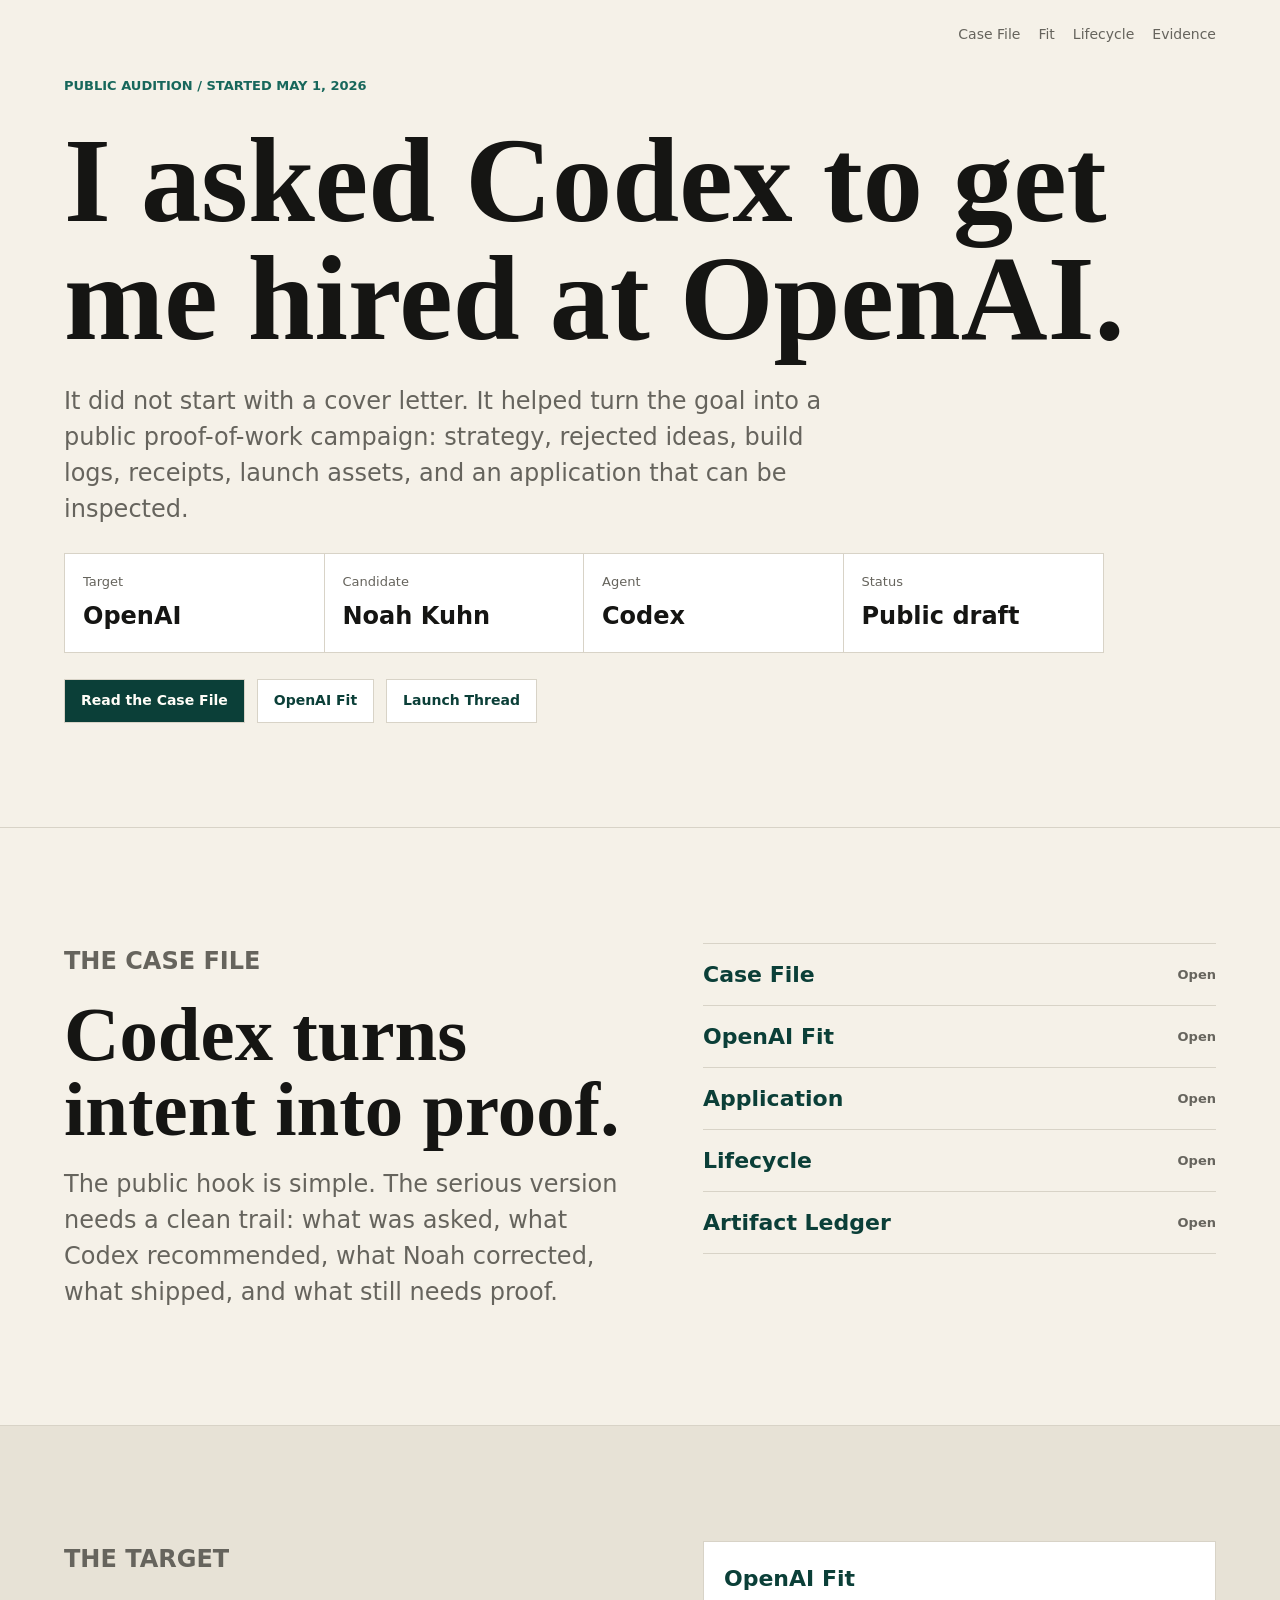
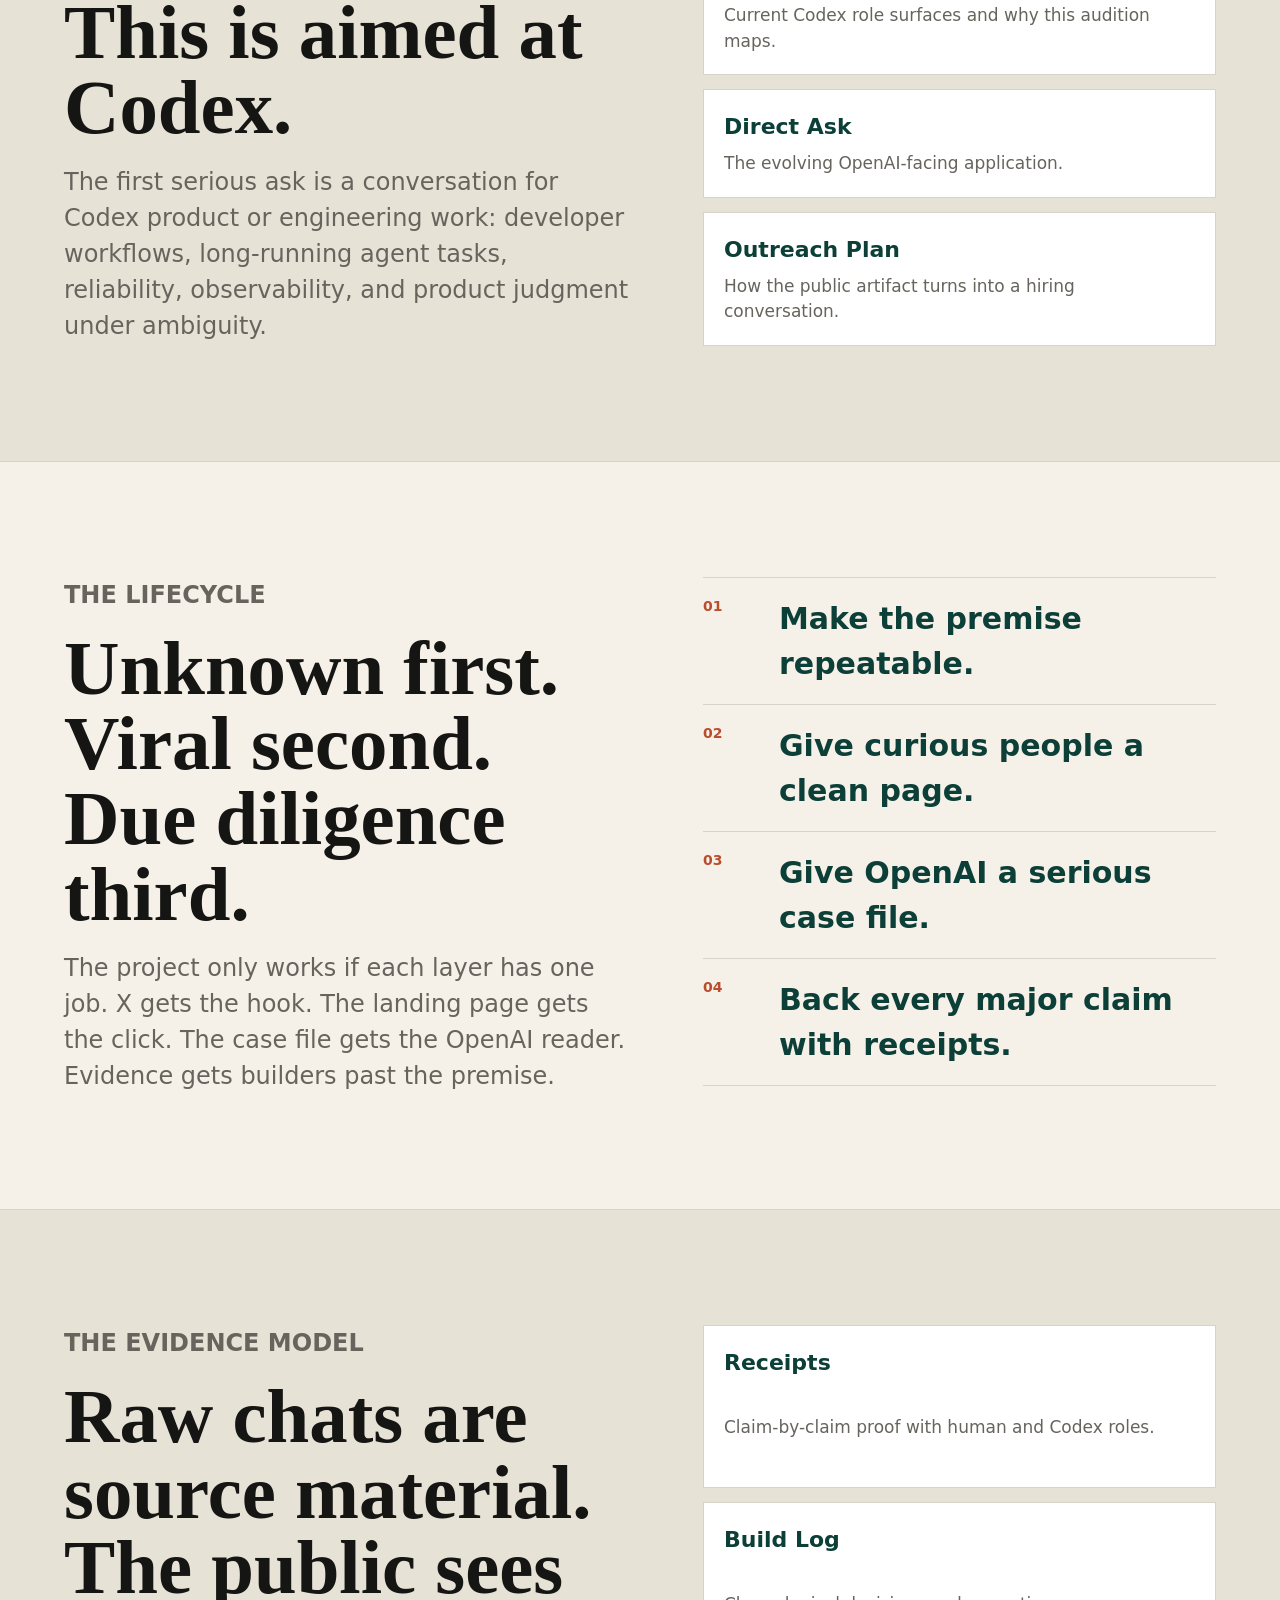
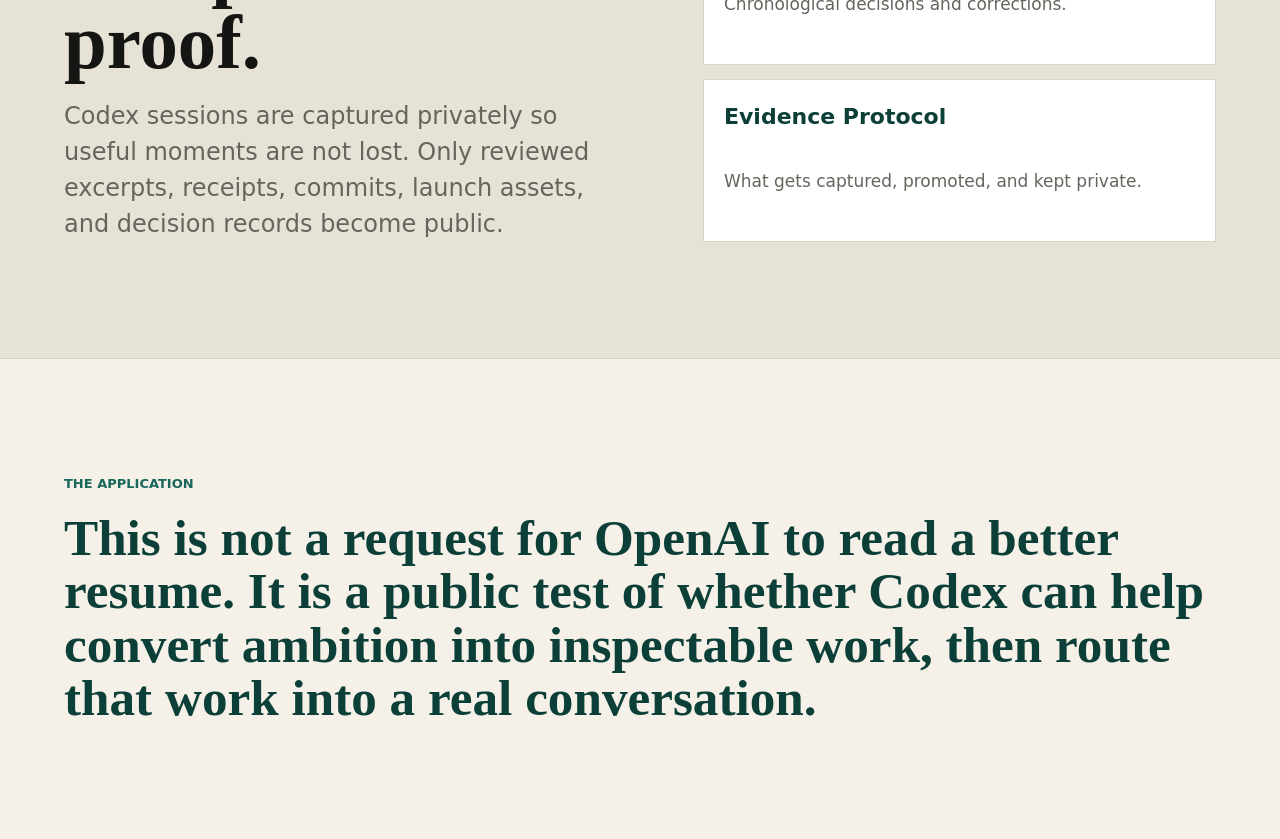
==== index.html @ ef6c343b "Recenter audition around OpenAI outreach" ====
<!doctype html>
<html lang="en">
  <head>
    <meta charset="utf-8">
    <meta name="viewport" content="width=device-width, initial-scale=1">
    <title>I Asked Codex To Get Me Hired At OpenAI</title>
    <meta
      name="description"
      content="A public proof-of-work audition built with Codex."
    >
    <link rel="stylesheet" href="site/styles.css">
  </head>
  <body>
    <header class="hero">
      <nav class="nav" aria-label="Primary">
        <a href="#case-file">Case File</a>
        <a href="#fit">Fit</a>
        <a href="#lifecycle">Lifecycle</a>
        <a href="#evidence">Evidence</a>
      </nav>

      <p class="kicker">Public audition / started May 1, 2026</p>
      <h1>I asked Codex to get me hired at OpenAI.</h1>
      <p class="lede">
        It did not start with a cover letter. It helped turn the goal into a
        public proof-of-work campaign: strategy, rejected ideas, build logs,
        receipts, launch assets, and an application that can be inspected.
      </p>

      <div class="status-panel" aria-label="Audition status">
        <div>
          <span>Target</span>
          <strong>OpenAI</strong>
        </div>
        <div>
          <span>Candidate</span>
          <strong>Noah Kuhn</strong>
        </div>
        <div>
          <span>Agent</span>
          <strong>Codex</strong>
        </div>
        <div>
          <span>Status</span>
          <strong>Public draft</strong>
        </div>
      </div>

      <div class="hero-actions" aria-label="Primary artifacts">
        <a class="primary-action" href="CASE_FILE.md">Read the Case File</a>
        <a href="OPENAI_FIT.md">OpenAI Fit</a>
        <a href="launch/x-thread-draft.md">Launch Thread</a>
      </div>
    </header>

    <main>
      <section id="case-file" class="band">
        <div class="section-copy">
          <p class="kicker">The case file</p>
          <h2>Codex turns intent into proof.</h2>
          <p>
            The public hook is simple. The serious version needs a clean trail:
            what was asked, what Codex recommended, what Noah corrected, what
            shipped, and what still needs proof.
          </p>
        </div>
        <div class="artifact-list">
          <a href="CASE_FILE.md">Case File</a>
          <a href="OPENAI_FIT.md">OpenAI Fit</a>
          <a href="APPLICATION.md">Application</a>
          <a href="PROJECT_LIFECYCLE.md">Lifecycle</a>
          <a href="ARTIFACT_LEDGER.md">Artifact Ledger</a>
        </div>
      </section>

      <section id="fit" class="band muted">
        <div class="section-copy">
          <p class="kicker">The target</p>
          <h2>This is aimed at Codex.</h2>
          <p>
            The first serious ask is a conversation for Codex product or
            engineering work: developer workflows, long-running agent tasks,
            reliability, observability, and product judgment under ambiguity.
          </p>
        </div>
        <div class="proof-stack" aria-label="OpenAI fit">
          <a href="OPENAI_FIT.md">
            <span>OpenAI Fit</span>
            Current Codex role surfaces and why this audition maps.
          </a>
          <a href="APPLICATION.md">
            <span>Direct Ask</span>
            The evolving OpenAI-facing application.
          </a>
          <a href="launch/openai-outreach.md">
            <span>Outreach Plan</span>
            How the public artifact turns into a hiring conversation.
          </a>
        </div>
      </section>

      <section id="lifecycle" class="band">
        <div class="section-copy">
          <p class="kicker">The lifecycle</p>
          <h2>Unknown first. Viral second. Due diligence third.</h2>
          <p>
            The project only works if each layer has one job. X gets the hook.
            The landing page gets the click. The case file gets the OpenAI
            reader. Evidence gets builders past the premise.
          </p>
        </div>
        <ol class="steps">
          <li><span>01</span> Make the premise repeatable.</li>
          <li><span>02</span> Give curious people a clean page.</li>
          <li><span>03</span> Give OpenAI a serious case file.</li>
          <li><span>04</span> Back every major claim with receipts.</li>
        </ol>
      </section>

      <section id="evidence" class="band muted">
        <div class="section-copy">
          <p class="kicker">The evidence model</p>
          <h2>Raw chats are source material. The public sees proof.</h2>
          <p>
            Codex sessions are captured privately so useful moments are not
            lost. Only reviewed excerpts, receipts, commits, launch assets, and
            decision records become public.
          </p>
        </div>
        <div class="proof-stack" aria-label="Evidence stack">
          <a href="RECEIPTS.md">
            <span>Receipts</span>
            Claim-by-claim proof with human and Codex roles.
          </a>
          <a href="BUILD_LOG.md">
            <span>Build Log</span>
            Chronological decisions and corrections.
          </a>
          <a href="EVIDENCE_PROTOCOL.md">
            <span>Evidence Protocol</span>
            What gets captured, promoted, and kept private.
          </a>
        </div>
      </section>

      <section class="closing">
        <p class="kicker">The application</p>
        <blockquote>
          This is not a request for OpenAI to read a better resume. It is a
          public test of whether Codex can help convert ambition into inspectable
          work, then route that work into a real conversation.
        </blockquote>
      </section>
    </main>
  </body>
</html>
---- site/styles.css ----
:root {
  color-scheme: light;
  --ink: #151513;
  --muted: #66645d;
  --line: #d8d3c7;
  --paper: #f5f1e8;
  --wash: #e7e2d6;
  --accent: #17675b;
  --accent-strong: #0b3f38;
  --signal: #b94d2e;
  --panel: #ffffff;
}

* {
  box-sizing: border-box;
}

html {
  scroll-behavior: smooth;
}

body {
  margin: 0;
  background: var(--paper);
  color: var(--ink);
  font-family:
    ui-serif, Georgia, Cambria, "Times New Roman", Times, serif;
  line-height: 1.5;
}

a {
  color: inherit;
}

p,
a,
li,
span,
strong {
  font-family:
    ui-sans-serif, system-ui, -apple-system, BlinkMacSystemFont, "Segoe UI",
    sans-serif;
}

.hero {
  min-height: 92svh;
  display: grid;
  align-content: center;
  gap: 26px;
  padding: 28px clamp(20px, 5vw, 76px) 56px;
  border-bottom: 1px solid var(--line);
}

.nav {
  position: absolute;
  top: 24px;
  right: clamp(20px, 5vw, 76px);
  display: flex;
  flex-wrap: wrap;
  justify-content: flex-end;
  gap: 18px;
  color: var(--muted);
  font-size: 14px;
}

.nav a {
  text-decoration: none;
}

.nav a:hover {
  color: var(--ink);
}

.kicker {
  margin: 0;
  color: var(--accent);
  font-size: 13px;
  font-weight: 750;
  letter-spacing: 0;
  text-transform: uppercase;
}

h1,
h2 {
  max-width: 1060px;
  margin: 0;
  letter-spacing: 0;
  line-height: 0.98;
}

h1 {
  max-width: 1180px;
  font-size: clamp(54px, 9.4vw, 132px);
}

h2 {
  font-size: clamp(36px, 6vw, 78px);
}

.lede,
.section-copy p {
  max-width: 760px;
  margin: 0;
  color: var(--muted);
  font-size: clamp(18px, 2vw, 24px);
}

.status-panel {
  width: min(100%, 1040px);
  display: grid;
  grid-template-columns: repeat(4, minmax(0, 1fr));
  border: 1px solid var(--line);
  background: var(--panel);
}

.status-panel div {
  display: grid;
  gap: 6px;
  min-height: 92px;
  padding: 18px;
  border-right: 1px solid var(--line);
}

.status-panel div:last-child {
  border-right: 0;
}

.status-panel span {
  color: var(--muted);
  font-size: 13px;
}

.status-panel strong {
  align-self: end;
  font-size: clamp(18px, 2vw, 24px);
}

.hero-actions {
  display: flex;
  flex-wrap: wrap;
  gap: 12px;
}

.hero-actions a {
  display: inline-flex;
  min-height: 44px;
  align-items: center;
  border: 1px solid var(--line);
  background: var(--panel);
  padding: 0 16px;
  color: var(--accent-strong);
  font-size: 14px;
  font-weight: 760;
  text-decoration: none;
}

.hero-actions .primary-action {
  background: var(--accent-strong);
  color: #fffdf7;
}

.band {
  display: grid;
  grid-template-columns: minmax(0, 1.05fr) minmax(280px, 0.95fr);
  gap: clamp(28px, 6vw, 72px);
  padding: clamp(56px, 9vw, 120px) clamp(20px, 5vw, 76px);
  border-bottom: 1px solid var(--line);
}

.band.muted {
  background: var(--wash);
}

.section-copy {
  display: grid;
  align-content: start;
  gap: 18px;
}

.artifact-list {
  display: grid;
  align-content: start;
  border-top: 1px solid var(--line);
}

.artifact-list a {
  display: flex;
  min-height: 62px;
  align-items: center;
  justify-content: space-between;
  border-bottom: 1px solid var(--line);
  color: var(--accent-strong);
  font-size: 22px;
  font-weight: 760;
  text-decoration: none;
}

.artifact-list a::after {
  content: "Open";
  color: var(--muted);
  font-size: 13px;
  font-weight: 650;
}

.steps {
  list-style: none;
  margin: 0;
  padding: 0;
  color: var(--accent-strong);
  font-size: clamp(19px, 2.4vw, 30px);
  font-weight: 720;
}

.steps li {
  display: grid;
  grid-template-columns: 58px 1fr;
  gap: 18px;
  padding: 18px 0;
  border-bottom: 1px solid var(--line);
}

.steps li:first-child {
  border-top: 1px solid var(--line);
}

.steps span {
  color: var(--signal);
  font-size: 14px;
  font-weight: 850;
}

.proof-stack {
  display: grid;
  gap: 14px;
}

.proof-stack a {
  display: grid;
  gap: 8px;
  border: 1px solid var(--line);
  background: var(--panel);
  padding: 20px;
  color: var(--muted);
  font-size: 17px;
  text-decoration: none;
}

.proof-stack span {
  color: var(--accent-strong);
  font-size: 22px;
  font-weight: 780;
}

blockquote {
  margin: 0;
  color: var(--accent-strong);
  font-size: clamp(28px, 4vw, 54px);
  font-weight: 780;
  line-height: 1.04;
}

.closing {
  display: grid;
  gap: 18px;
  padding: clamp(56px, 9vw, 120px) clamp(20px, 5vw, 76px);
}

.closing blockquote {
  max-width: 1180px;
}

@media (max-width: 820px) {
  .hero {
    min-height: auto;
    padding-top: 88px;
  }

  .nav {
    left: 20px;
    right: 20px;
    gap: 10px 14px;
    justify-content: flex-start;
  }

  .status-panel,
  .band {
    grid-template-columns: 1fr;
  }

  .hero-actions a {
    width: 100%;
    justify-content: center;
  }

  .status-panel div {
    border-right: 0;
    border-bottom: 1px solid var(--line);
  }

  .status-panel div:last-child {
    border-bottom: 0;
  }

  .steps li {
    grid-template-columns: 1fr;
    gap: 6px;
  }
}
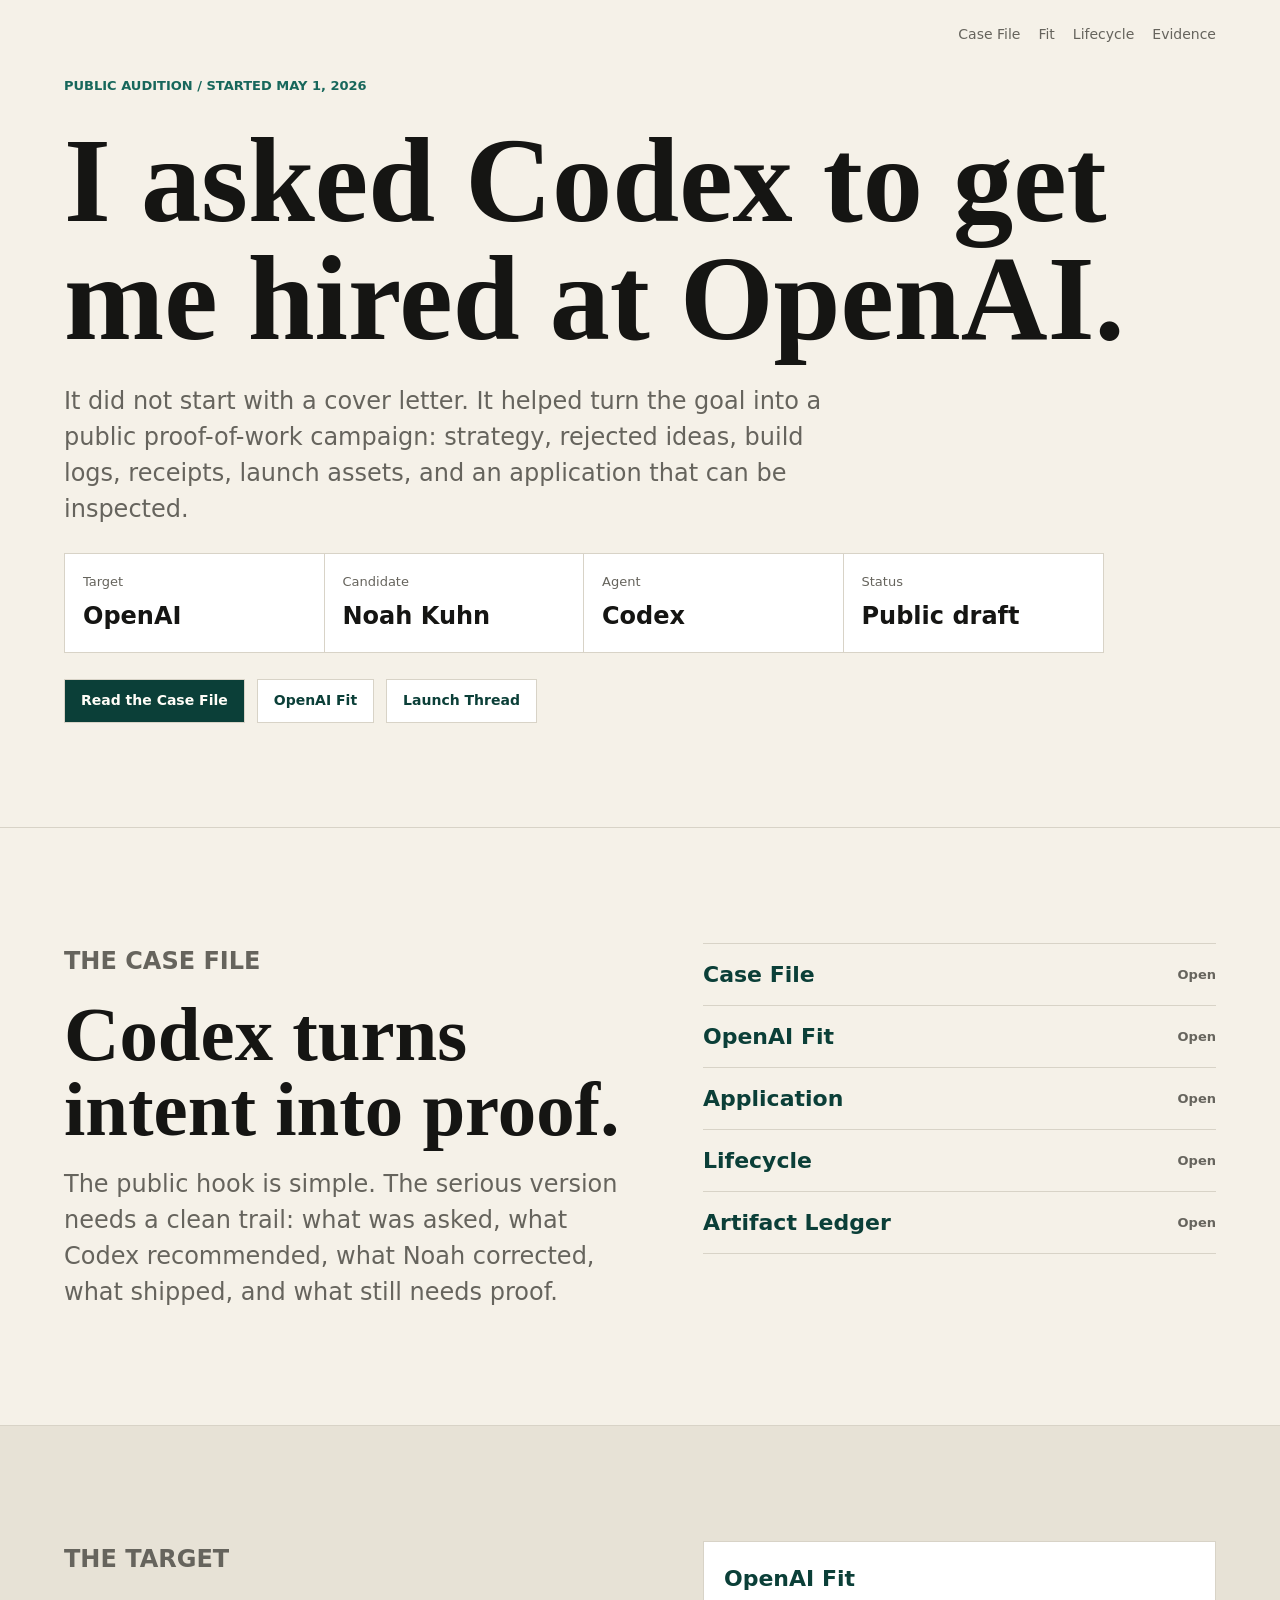
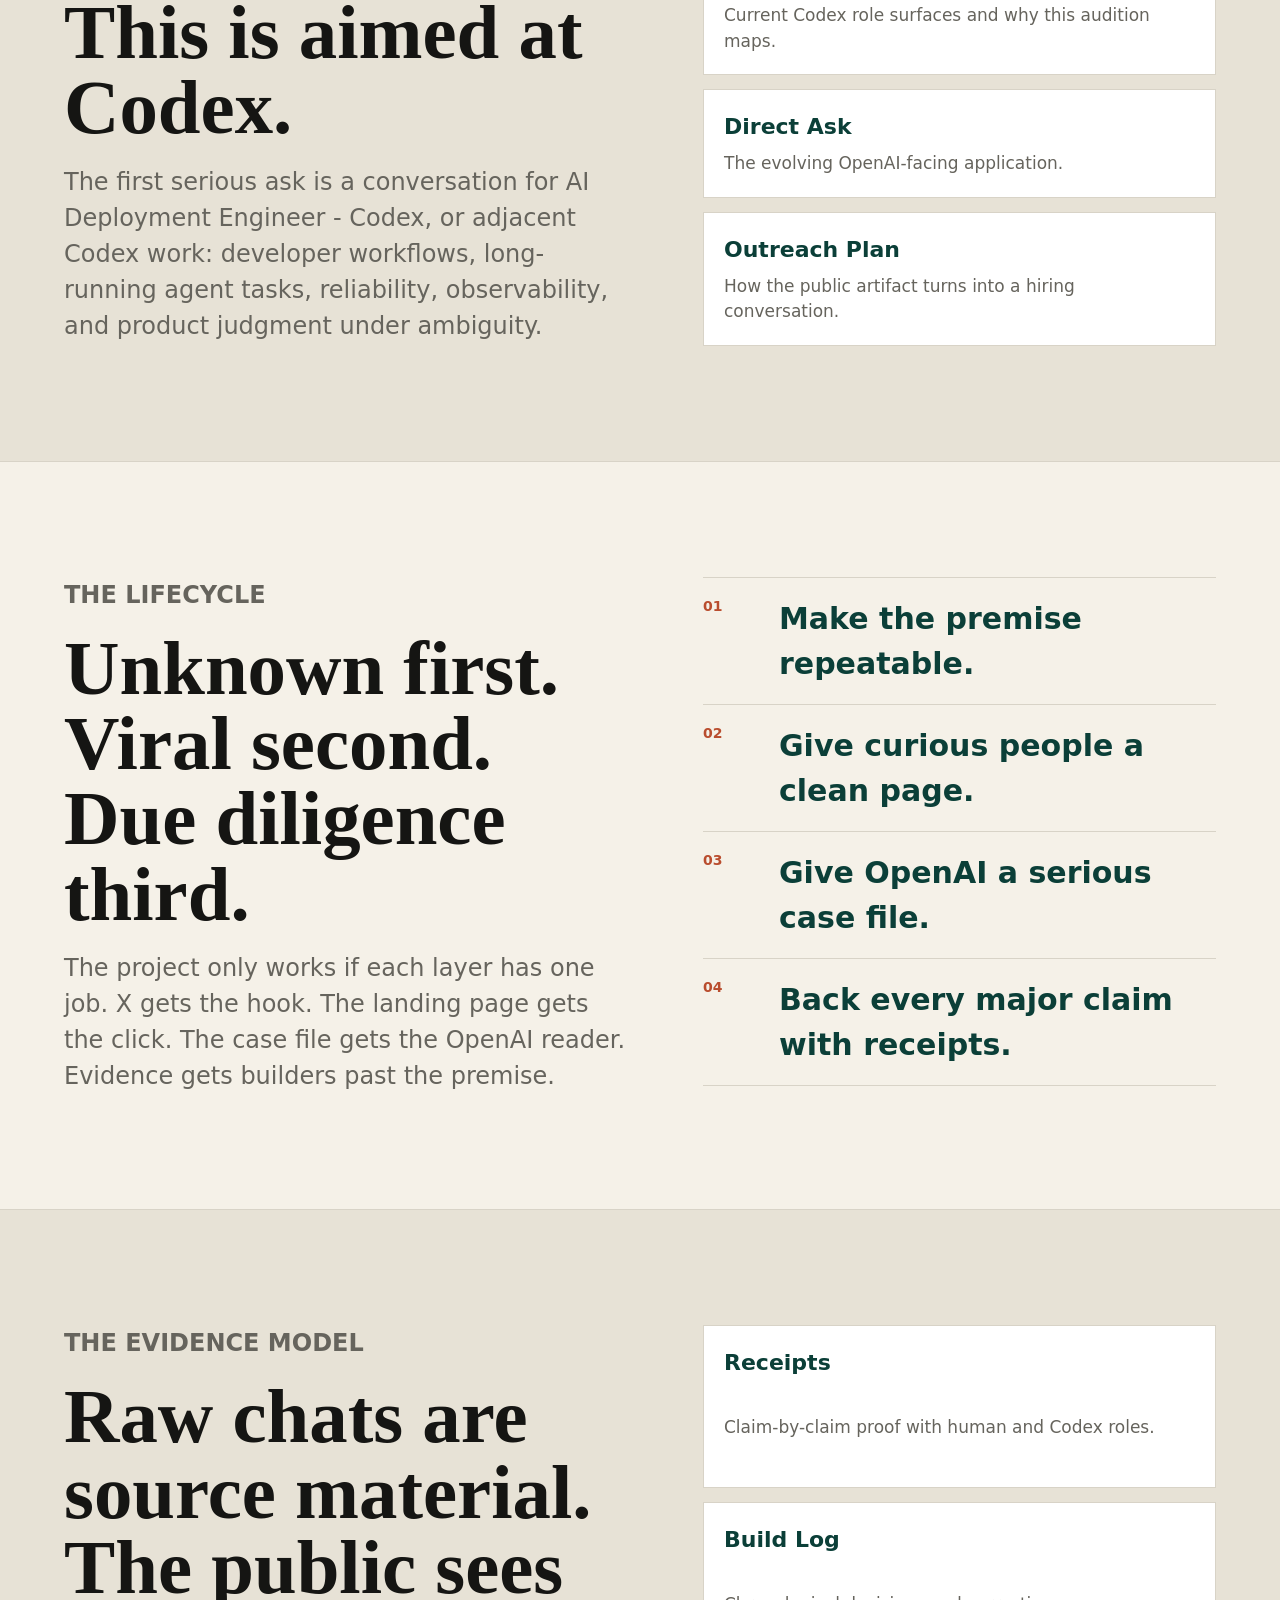
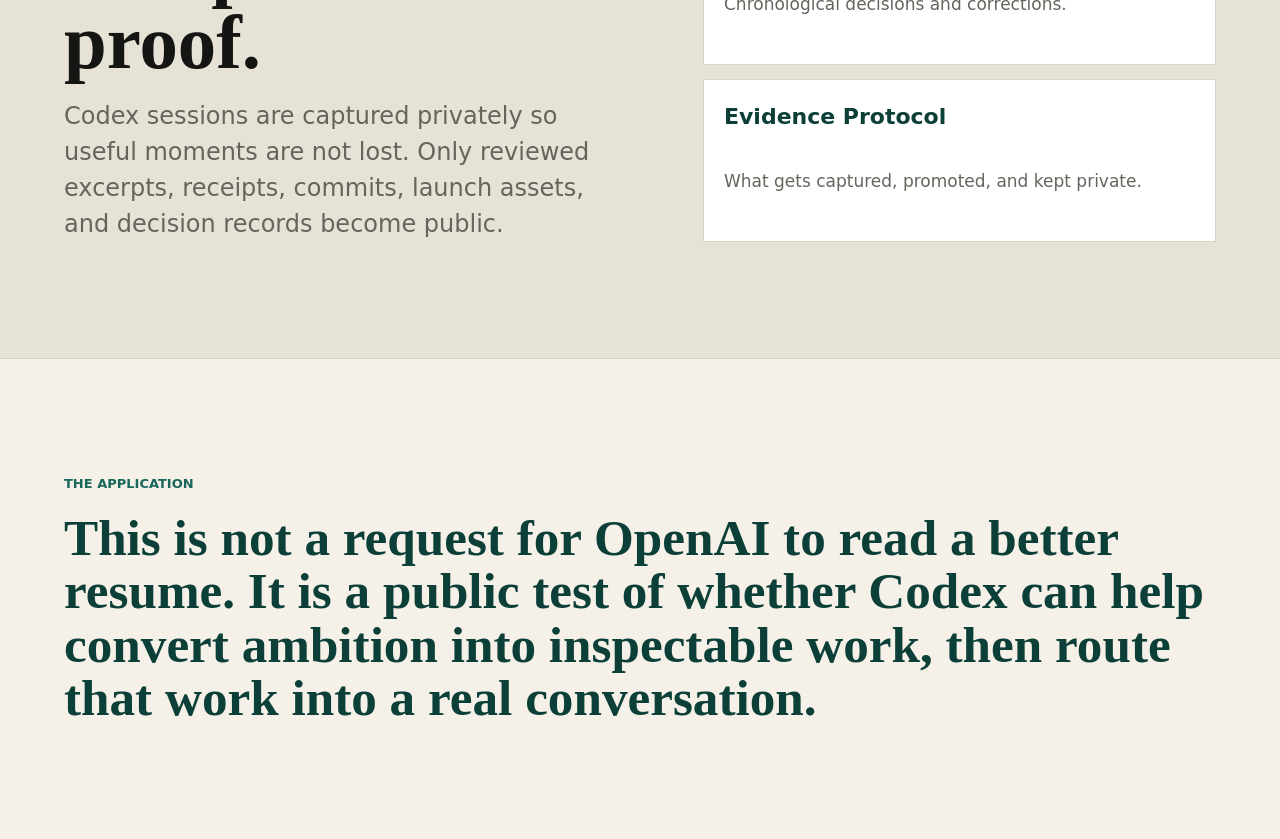
==== commit 7a7f3962: "Target Codex deployment role" ====
--- a/index.html
+++ b/index.html
@@ -78,9 +78,10 @@
           <p class="kicker">The target</p>
           <h2>This is aimed at Codex.</h2>
           <p>
-            The first serious ask is a conversation for Codex product or
-            engineering work: developer workflows, long-running agent tasks,
-            reliability, observability, and product judgment under ambiguity.
+            The first serious ask is a conversation for AI Deployment Engineer -
+            Codex, or adjacent Codex work: developer workflows, long-running
+            agent tasks, reliability, observability, and product judgment under
+            ambiguity.
           </p>
         </div>
         <div class="proof-stack" aria-label="OpenAI fit">
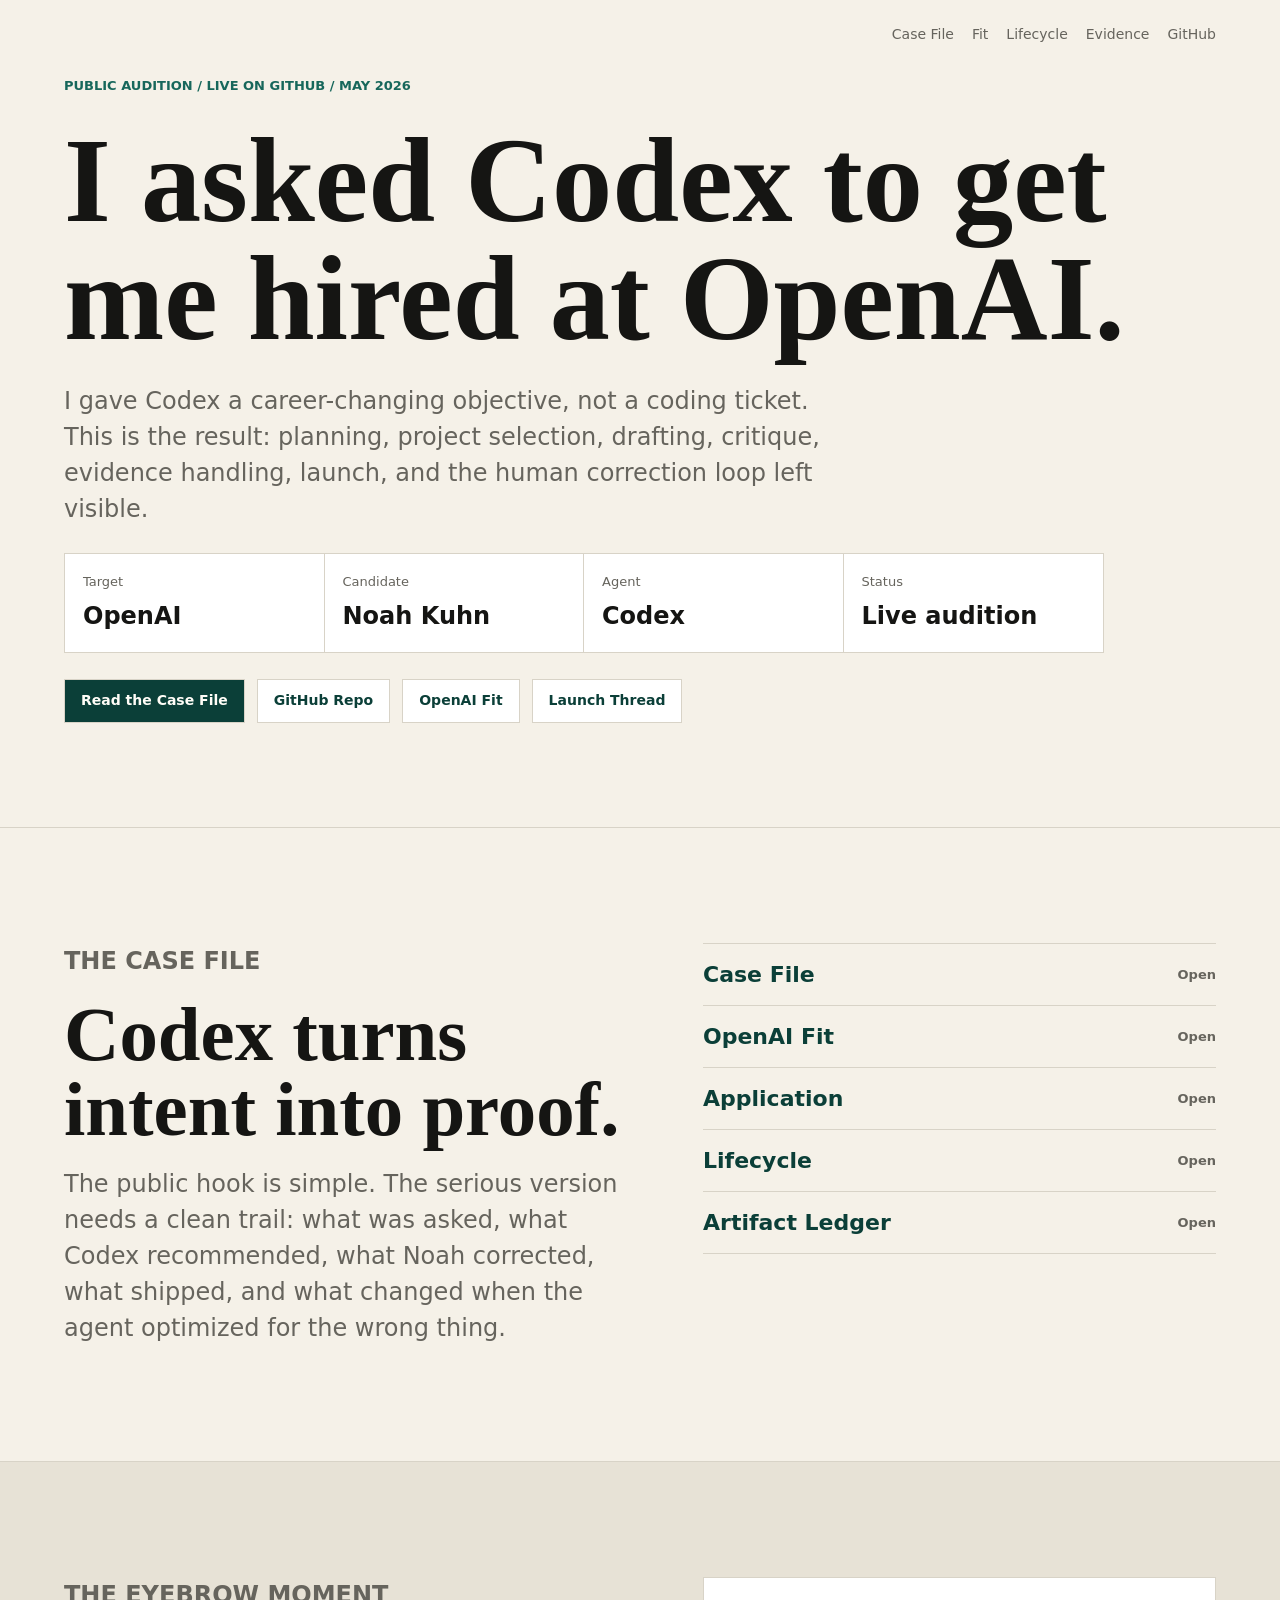
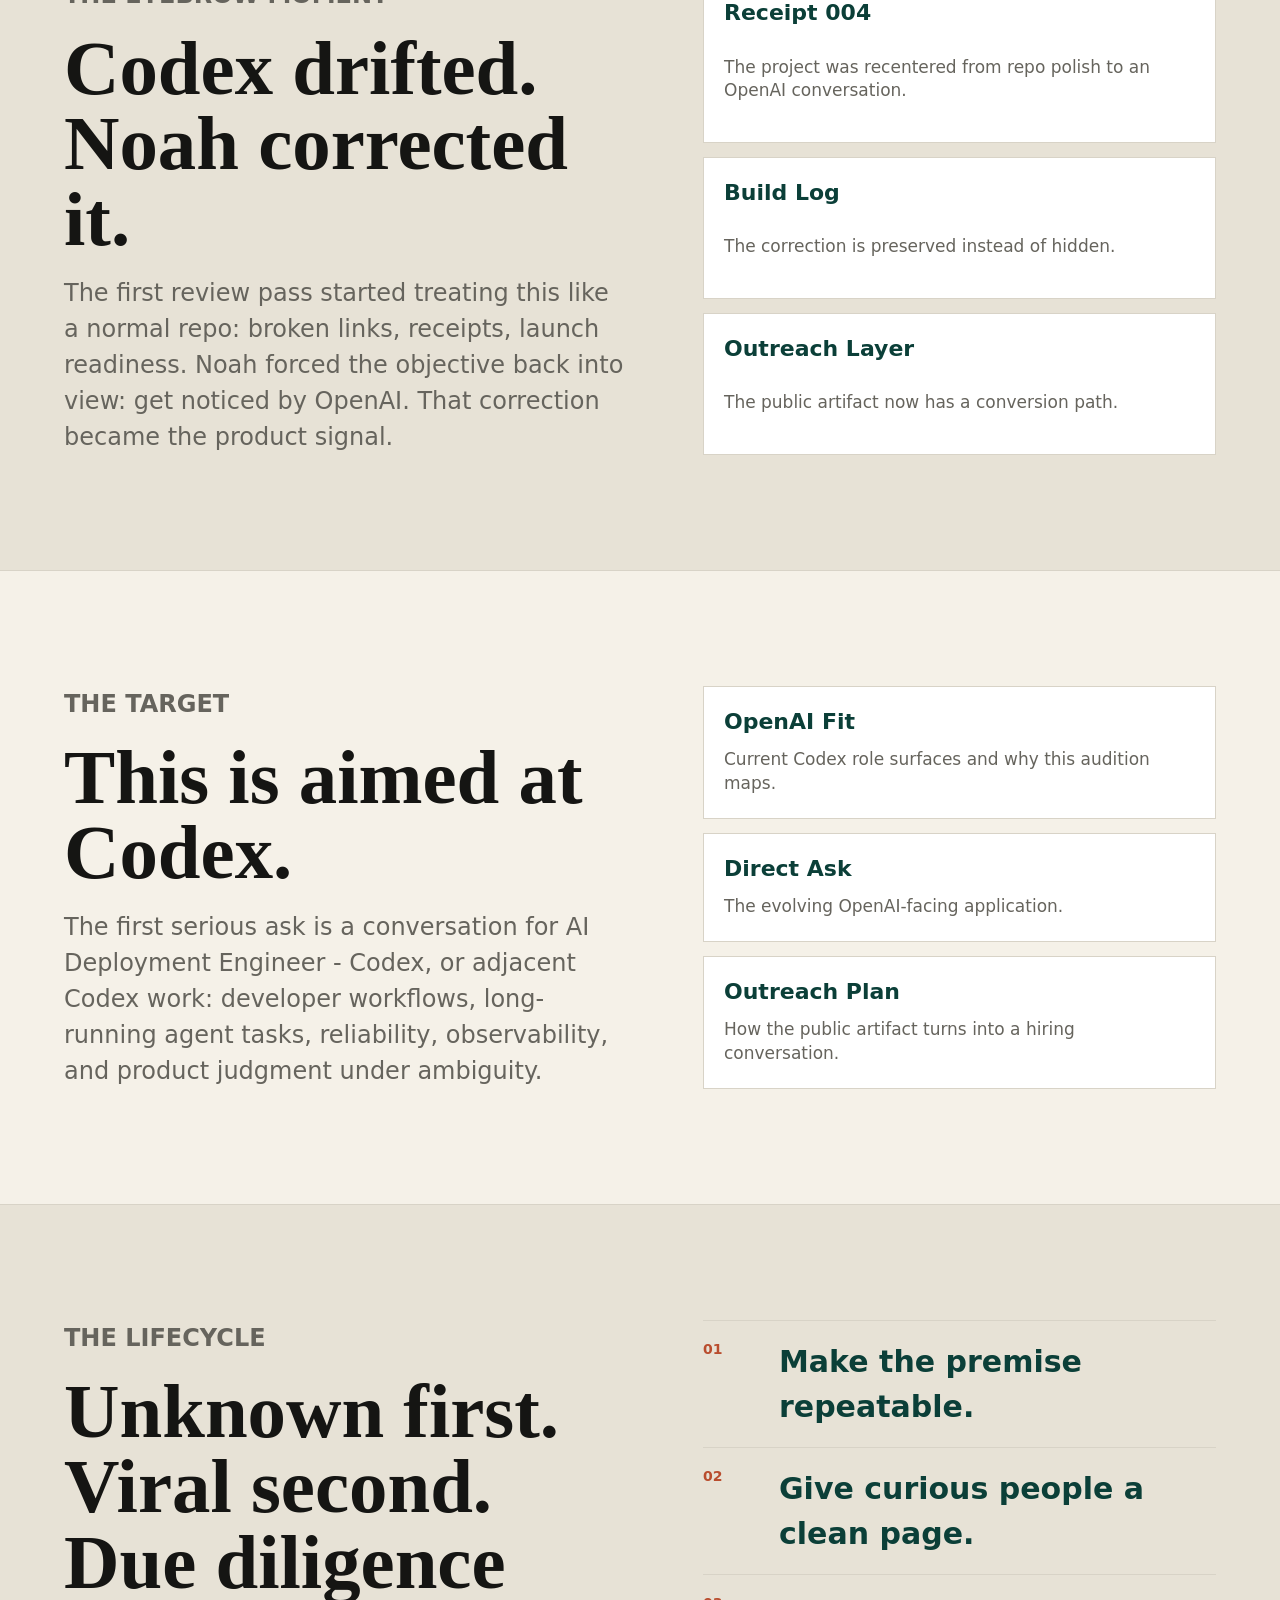
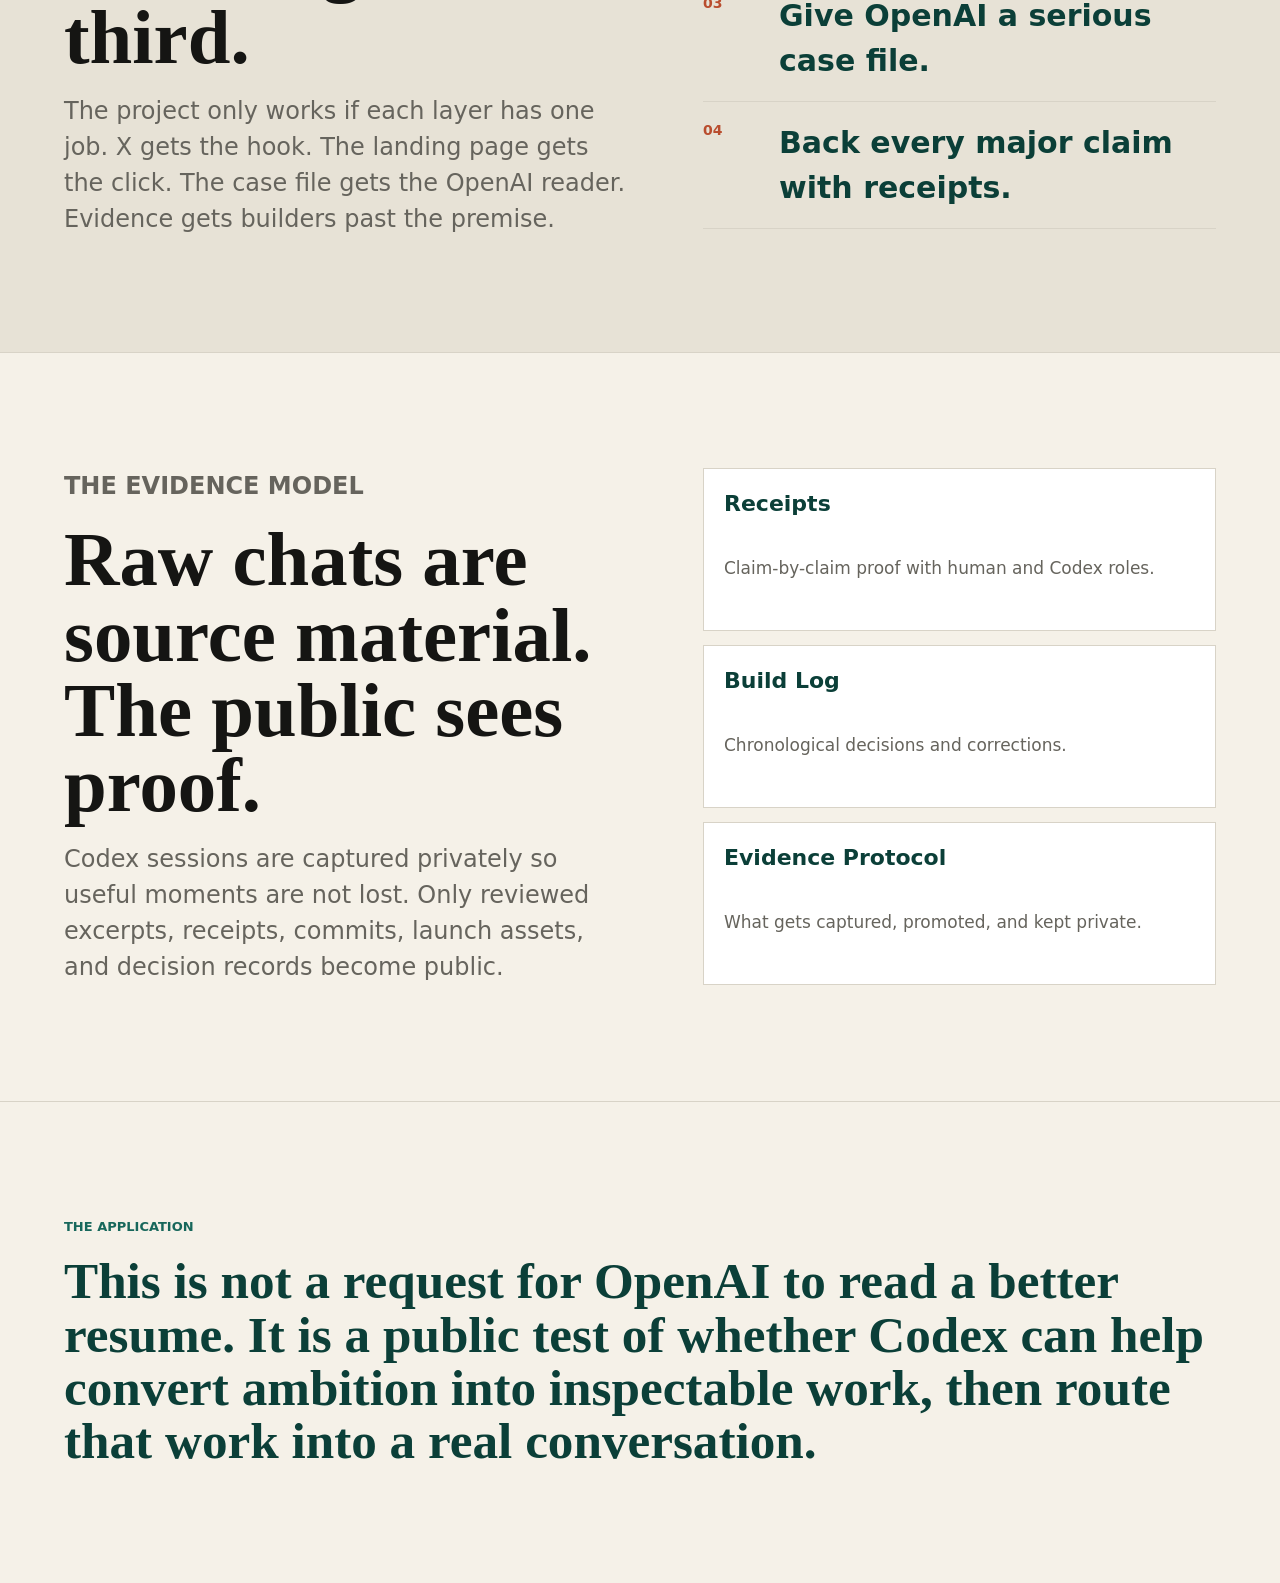
==== commit 25ab5c5f: "Harden public launch surface" ====
--- a/index.html
+++ b/index.html
@@ -6,8 +6,16 @@
     <title>I Asked Codex To Get Me Hired At OpenAI</title>
     <meta
       name="description"
-      content="A public proof-of-work audition built with Codex."
+      content="A live test of Codex as an execution partner on a career-changing objective."
     >
+    <link rel="canonical" href="https://noahkuhn.github.io/openai-audition/">
+    <meta property="og:title" content="I Asked Codex To Get Me Hired At OpenAI">
+    <meta property="og:description" content="A public Codex audition: objective, strategy, rejected ideas, human corrections, receipts, and the OpenAI-facing application.">
+    <meta property="og:url" content="https://noahkuhn.github.io/openai-audition/">
+    <meta property="og:type" content="website">
+    <meta name="twitter:card" content="summary">
+    <meta name="twitter:title" content="I Asked Codex To Get Me Hired At OpenAI">
+    <meta name="twitter:description" content="A public Codex audition built to turn an impossible-sounding objective into inspectable proof.">
     <link rel="stylesheet" href="site/styles.css">
   </head>
   <body>
@@ -17,14 +25,15 @@
         <a href="#fit">Fit</a>
         <a href="#lifecycle">Lifecycle</a>
         <a href="#evidence">Evidence</a>
+        <a href="https://github.com/noahkuhn/openai-audition">GitHub</a>
       </nav>
 
-      <p class="kicker">Public audition / started May 1, 2026</p>
+      <p class="kicker">Public audition / live on GitHub / May 2026</p>
       <h1>I asked Codex to get me hired at OpenAI.</h1>
       <p class="lede">
-        It did not start with a cover letter. It helped turn the goal into a
-        public proof-of-work campaign: strategy, rejected ideas, build logs,
-        receipts, launch assets, and an application that can be inspected.
+        I gave Codex a career-changing objective, not a coding ticket. This is
+        the result: planning, project selection, drafting, critique, evidence
+        handling, launch, and the human correction loop left visible.
       </p>
 
       <div class="status-panel" aria-label="Audition status">
@@ -42,14 +51,15 @@
         </div>
         <div>
           <span>Status</span>
-          <strong>Public draft</strong>
+          <strong>Live audition</strong>
         </div>
       </div>
 
       <div class="hero-actions" aria-label="Primary artifacts">
-        <a class="primary-action" href="CASE_FILE.md">Read the Case File</a>
-        <a href="OPENAI_FIT.md">OpenAI Fit</a>
-        <a href="launch/x-thread-draft.md">Launch Thread</a>
+        <a class="primary-action" href="https://github.com/noahkuhn/openai-audition/blob/main/CASE_FILE.md">Read the Case File</a>
+        <a href="https://github.com/noahkuhn/openai-audition">GitHub Repo</a>
+        <a href="https://github.com/noahkuhn/openai-audition/blob/main/OPENAI_FIT.md">OpenAI Fit</a>
+        <a href="https://github.com/noahkuhn/openai-audition/blob/main/launch/x-thread-draft.md">Launch Thread</a>
       </div>
     </header>
 
@@ -61,19 +71,47 @@
           <p>
             The public hook is simple. The serious version needs a clean trail:
             what was asked, what Codex recommended, what Noah corrected, what
-            shipped, and what still needs proof.
+            shipped, and what changed when the agent optimized for the wrong
+            thing.
           </p>
         </div>
         <div class="artifact-list">
-          <a href="CASE_FILE.md">Case File</a>
-          <a href="OPENAI_FIT.md">OpenAI Fit</a>
-          <a href="APPLICATION.md">Application</a>
-          <a href="PROJECT_LIFECYCLE.md">Lifecycle</a>
-          <a href="ARTIFACT_LEDGER.md">Artifact Ledger</a>
+          <a href="https://github.com/noahkuhn/openai-audition/blob/main/CASE_FILE.md">Case File</a>
+          <a href="https://github.com/noahkuhn/openai-audition/blob/main/OPENAI_FIT.md">OpenAI Fit</a>
+          <a href="https://github.com/noahkuhn/openai-audition/blob/main/APPLICATION.md">Application</a>
+          <a href="https://github.com/noahkuhn/openai-audition/blob/main/PROJECT_LIFECYCLE.md">Lifecycle</a>
+          <a href="https://github.com/noahkuhn/openai-audition/blob/main/ARTIFACT_LEDGER.md">Artifact Ledger</a>
         </div>
       </section>
 
-      <section id="fit" class="band muted">
+      <section id="correction" class="band muted">
+        <div class="section-copy">
+          <p class="kicker">The eyebrow moment</p>
+          <h2>Codex drifted. Noah corrected it.</h2>
+          <p>
+            The first review pass started treating this like a normal repo:
+            broken links, receipts, launch readiness. Noah forced the objective
+            back into view: get noticed by OpenAI. That correction became the
+            product signal.
+          </p>
+        </div>
+        <div class="proof-stack" aria-label="Human correction evidence">
+          <a href="https://github.com/noahkuhn/openai-audition/blob/main/RECEIPTS.md#receipt-004---recentered-on-getting-the-openai-conversation">
+            <span>Receipt 004</span>
+            The project was recentered from repo polish to an OpenAI conversation.
+          </a>
+          <a href="https://github.com/noahkuhn/openai-audition/blob/main/BUILD_LOG.md#2026-05-02---session-3-recentered-on-getting-the-job">
+            <span>Build Log</span>
+            The correction is preserved instead of hidden.
+          </a>
+          <a href="https://github.com/noahkuhn/openai-audition/blob/main/launch/openai-outreach.md">
+            <span>Outreach Layer</span>
+            The public artifact now has a conversion path.
+          </a>
+        </div>
+      </section>
+
+      <section id="fit" class="band">
         <div class="section-copy">
           <p class="kicker">The target</p>
           <h2>This is aimed at Codex.</h2>
@@ -85,22 +123,22 @@
           </p>
         </div>
         <div class="proof-stack" aria-label="OpenAI fit">
-          <a href="OPENAI_FIT.md">
+          <a href="https://github.com/noahkuhn/openai-audition/blob/main/OPENAI_FIT.md">
             <span>OpenAI Fit</span>
             Current Codex role surfaces and why this audition maps.
           </a>
-          <a href="APPLICATION.md">
+          <a href="https://github.com/noahkuhn/openai-audition/blob/main/APPLICATION.md">
             <span>Direct Ask</span>
             The evolving OpenAI-facing application.
           </a>
-          <a href="launch/openai-outreach.md">
+          <a href="https://github.com/noahkuhn/openai-audition/blob/main/launch/openai-outreach.md">
             <span>Outreach Plan</span>
             How the public artifact turns into a hiring conversation.
           </a>
         </div>
       </section>
 
-      <section id="lifecycle" class="band">
+      <section id="lifecycle" class="band muted">
         <div class="section-copy">
           <p class="kicker">The lifecycle</p>
           <h2>Unknown first. Viral second. Due diligence third.</h2>
@@ -118,7 +156,7 @@
         </ol>
       </section>
 
-      <section id="evidence" class="band muted">
+      <section id="evidence" class="band">
         <div class="section-copy">
           <p class="kicker">The evidence model</p>
           <h2>Raw chats are source material. The public sees proof.</h2>
@@ -129,15 +167,15 @@
           </p>
         </div>
         <div class="proof-stack" aria-label="Evidence stack">
-          <a href="RECEIPTS.md">
+          <a href="https://github.com/noahkuhn/openai-audition/blob/main/RECEIPTS.md">
             <span>Receipts</span>
             Claim-by-claim proof with human and Codex roles.
           </a>
-          <a href="BUILD_LOG.md">
+          <a href="https://github.com/noahkuhn/openai-audition/blob/main/BUILD_LOG.md">
             <span>Build Log</span>
             Chronological decisions and corrections.
           </a>
-          <a href="EVIDENCE_PROTOCOL.md">
+          <a href="https://github.com/noahkuhn/openai-audition/blob/main/EVIDENCE_PROTOCOL.md">
             <span>Evidence Protocol</span>
             What gets captured, promoted, and kept private.
           </a>
--- a/site/styles.css
+++ b/site/styles.css
@@ -55,6 +55,7 @@
   position: absolute;
   top: 24px;
   right: clamp(20px, 5vw, 76px);
+  max-width: min(680px, calc(100% - 40px));
   display: flex;
   flex-wrap: wrap;
   justify-content: flex-end;
@@ -145,6 +146,7 @@
   display: inline-flex;
   min-height: 44px;
   align-items: center;
+  justify-content: center;
   border: 1px solid var(--line);
   background: var(--panel);
   padding: 0 16px;
@@ -242,6 +244,7 @@
   padding: 20px;
   color: var(--muted);
   font-size: 17px;
+  line-height: 1.4;
   text-decoration: none;
 }
 
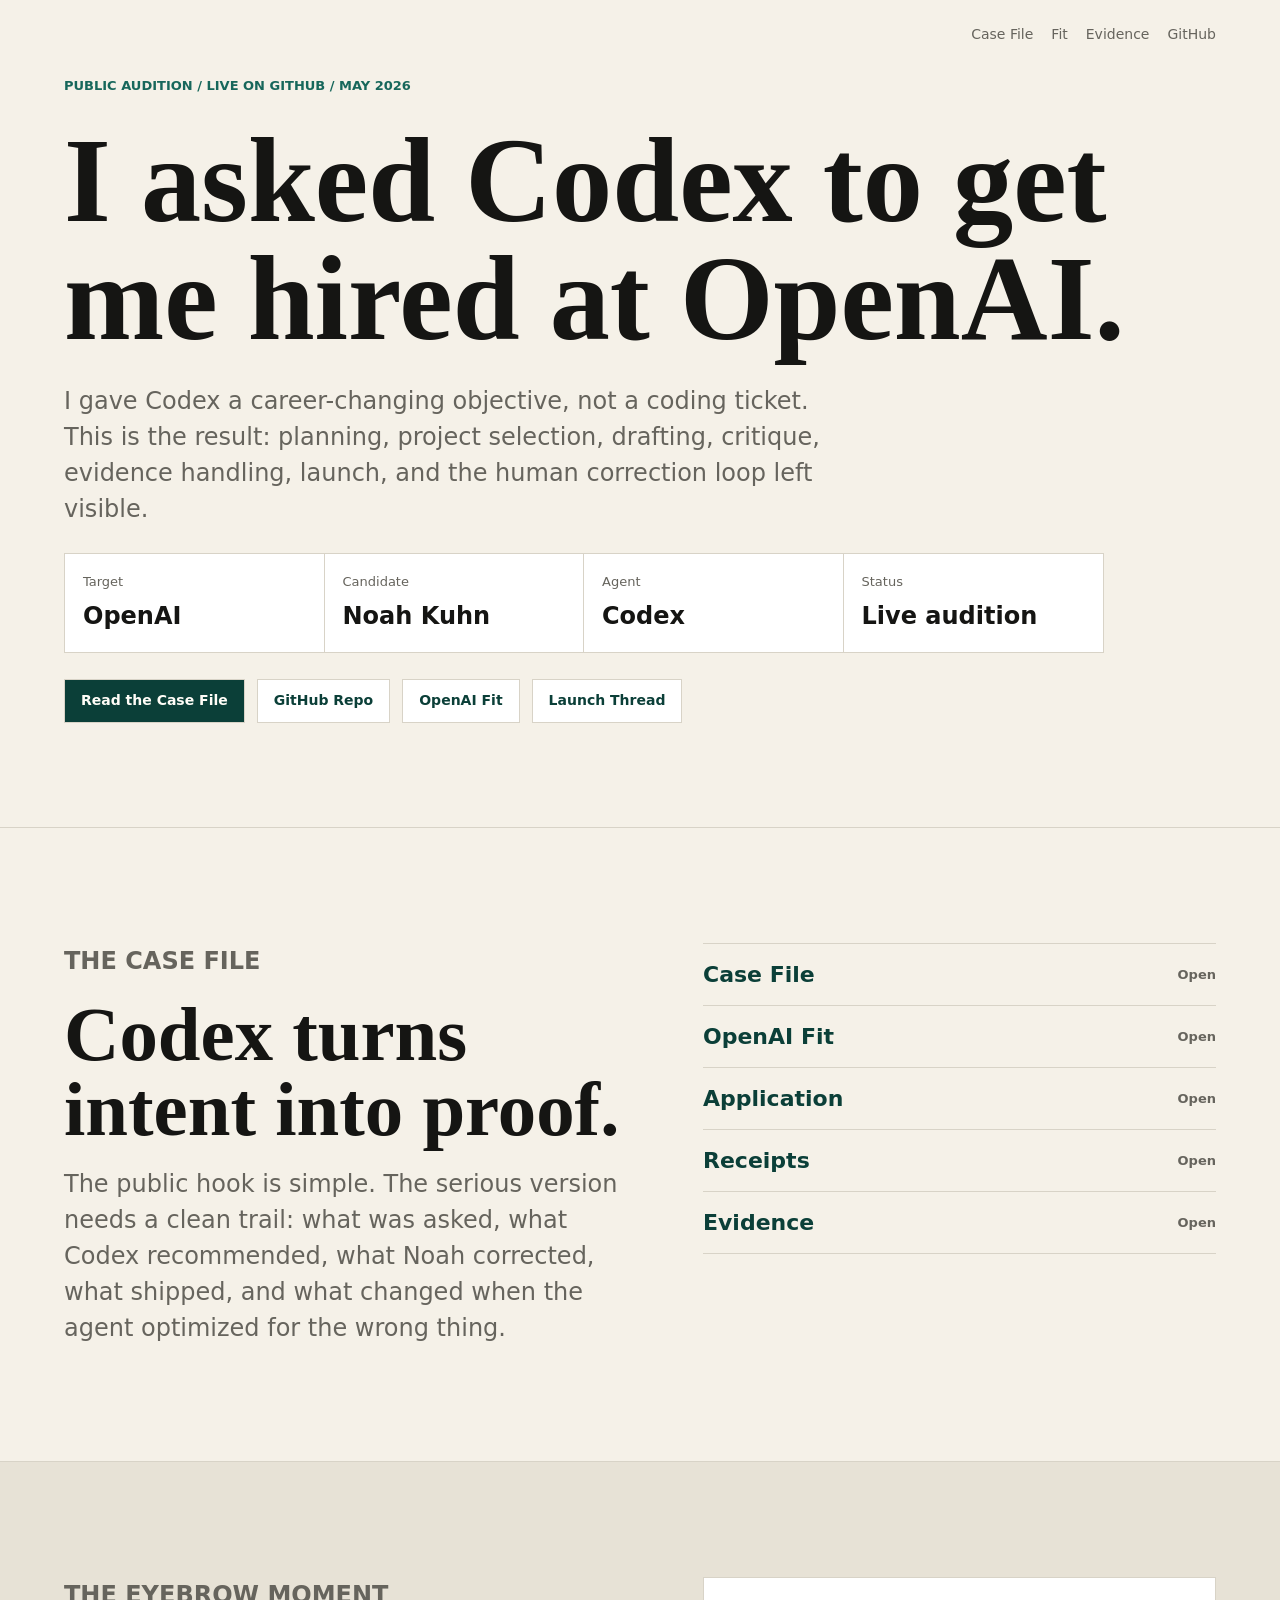
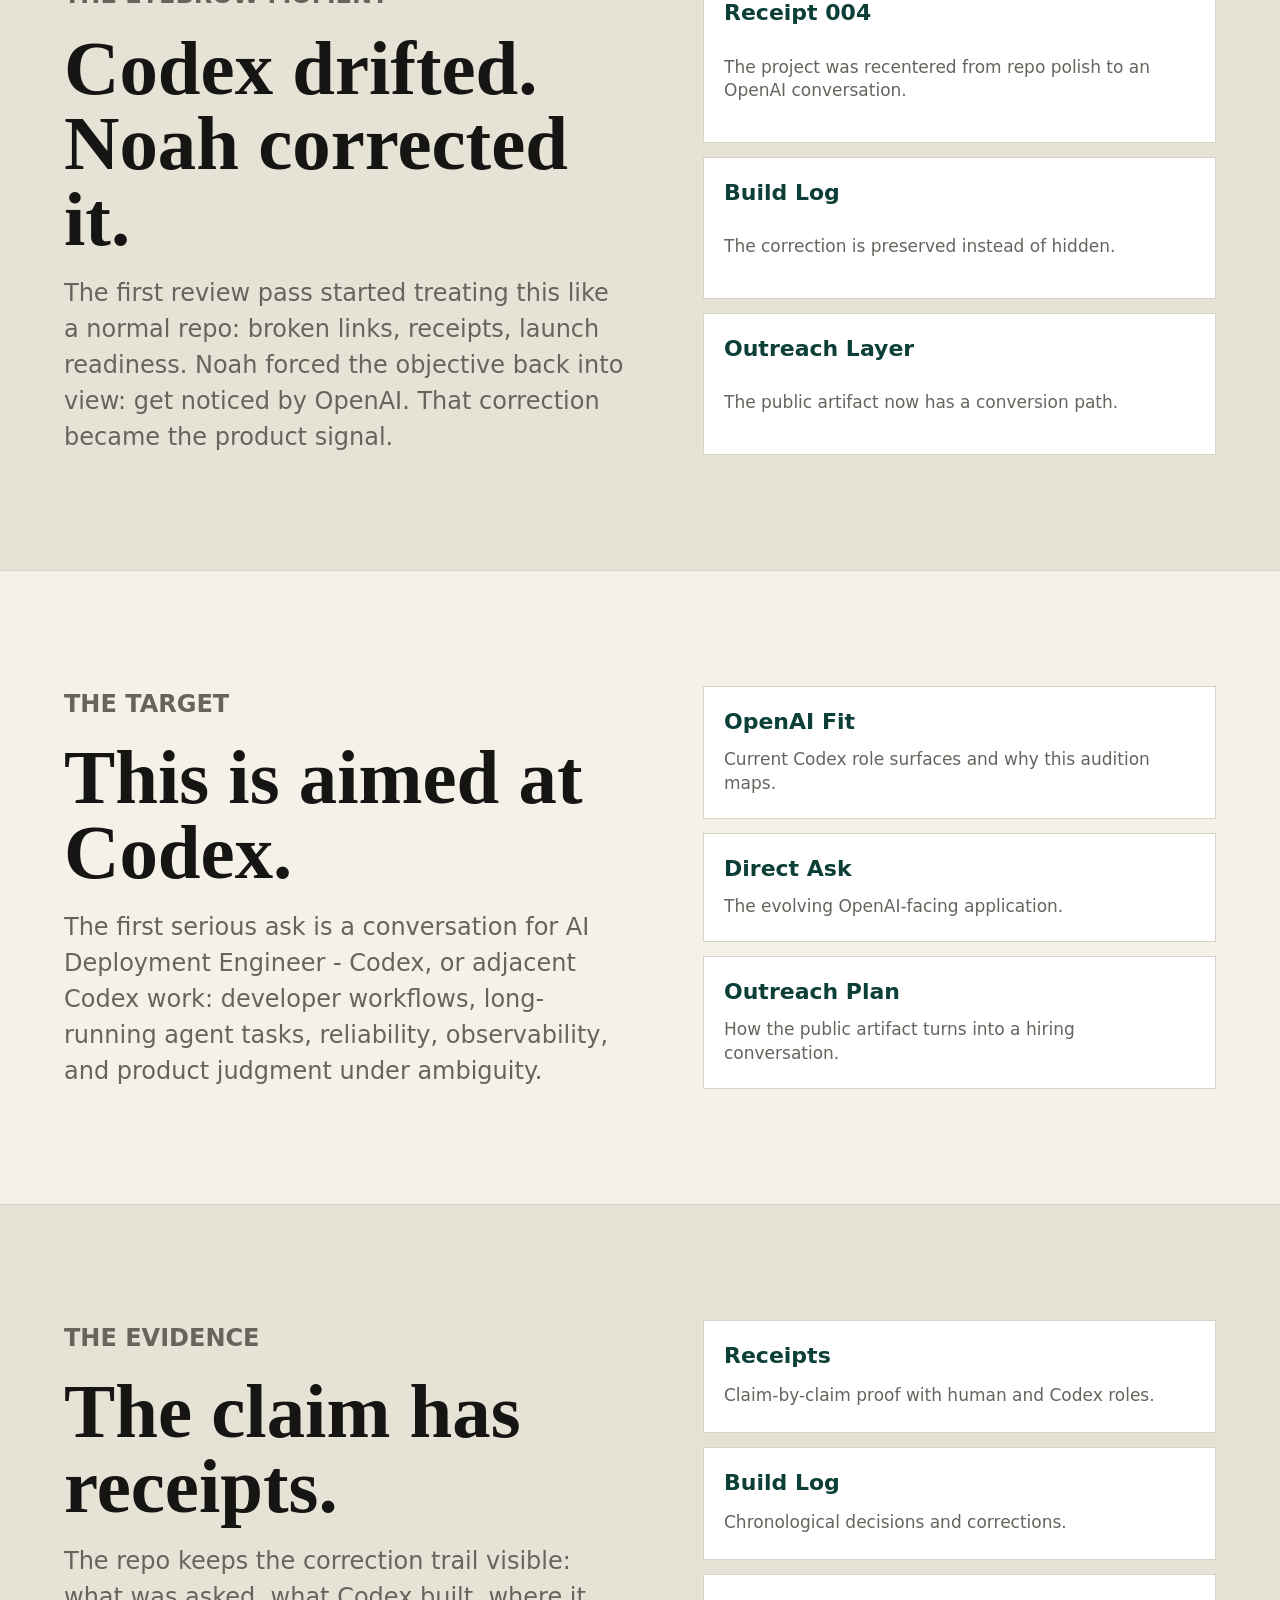
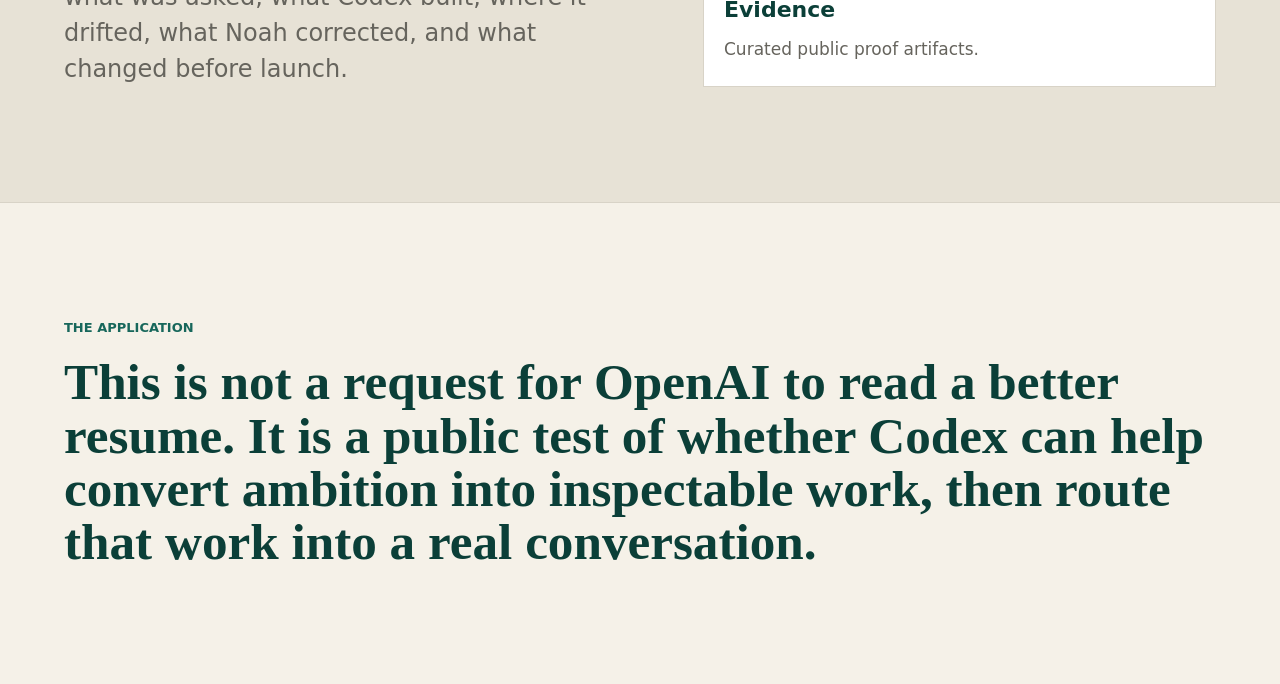
==== commit 389d7e05: "Prune public audition repo" ====
--- a/index.html
+++ b/index.html
@@ -23,7 +23,6 @@
       <nav class="nav" aria-label="Primary">
         <a href="#case-file">Case File</a>
         <a href="#fit">Fit</a>
-        <a href="#lifecycle">Lifecycle</a>
         <a href="#evidence">Evidence</a>
         <a href="https://github.com/noahkuhn/openai-audition">GitHub</a>
       </nav>
@@ -79,8 +78,8 @@
           <a href="https://github.com/noahkuhn/openai-audition/blob/main/CASE_FILE.md">Case File</a>
           <a href="https://github.com/noahkuhn/openai-audition/blob/main/OPENAI_FIT.md">OpenAI Fit</a>
           <a href="https://github.com/noahkuhn/openai-audition/blob/main/APPLICATION.md">Application</a>
-          <a href="https://github.com/noahkuhn/openai-audition/blob/main/PROJECT_LIFECYCLE.md">Lifecycle</a>
-          <a href="https://github.com/noahkuhn/openai-audition/blob/main/ARTIFACT_LEDGER.md">Artifact Ledger</a>
+          <a href="https://github.com/noahkuhn/openai-audition/blob/main/RECEIPTS.md">Receipts</a>
+          <a href="https://github.com/noahkuhn/openai-audition/tree/main/evidence">Evidence</a>
         </div>
       </section>
 
@@ -138,32 +137,14 @@
         </div>
       </section>
 
-      <section id="lifecycle" class="band muted">
+      <section id="evidence" class="band muted">
         <div class="section-copy">
-          <p class="kicker">The lifecycle</p>
-          <h2>Unknown first. Viral second. Due diligence third.</h2>
+          <p class="kicker">The evidence</p>
+          <h2>The claim has receipts.</h2>
           <p>
-            The project only works if each layer has one job. X gets the hook.
-            The landing page gets the click. The case file gets the OpenAI
-            reader. Evidence gets builders past the premise.
-          </p>
-        </div>
-        <ol class="steps">
-          <li><span>01</span> Make the premise repeatable.</li>
-          <li><span>02</span> Give curious people a clean page.</li>
-          <li><span>03</span> Give OpenAI a serious case file.</li>
-          <li><span>04</span> Back every major claim with receipts.</li>
-        </ol>
-      </section>
-
-      <section id="evidence" class="band">
-        <div class="section-copy">
-          <p class="kicker">The evidence model</p>
-          <h2>Raw chats are source material. The public sees proof.</h2>
-          <p>
-            Codex sessions are captured privately so useful moments are not
-            lost. Only reviewed excerpts, receipts, commits, launch assets, and
-            decision records become public.
+            The repo keeps the correction trail visible: what was asked, what
+            Codex built, where it drifted, what Noah corrected, and what changed
+            before launch.
           </p>
         </div>
         <div class="proof-stack" aria-label="Evidence stack">
@@ -175,9 +156,9 @@
             <span>Build Log</span>
             Chronological decisions and corrections.
           </a>
-          <a href="https://github.com/noahkuhn/openai-audition/blob/main/EVIDENCE_PROTOCOL.md">
-            <span>Evidence Protocol</span>
-            What gets captured, promoted, and kept private.
+          <a href="https://github.com/noahkuhn/openai-audition/tree/main/evidence">
+            <span>Evidence</span>
+            Curated public proof artifacts.
           </a>
         </div>
       </section>
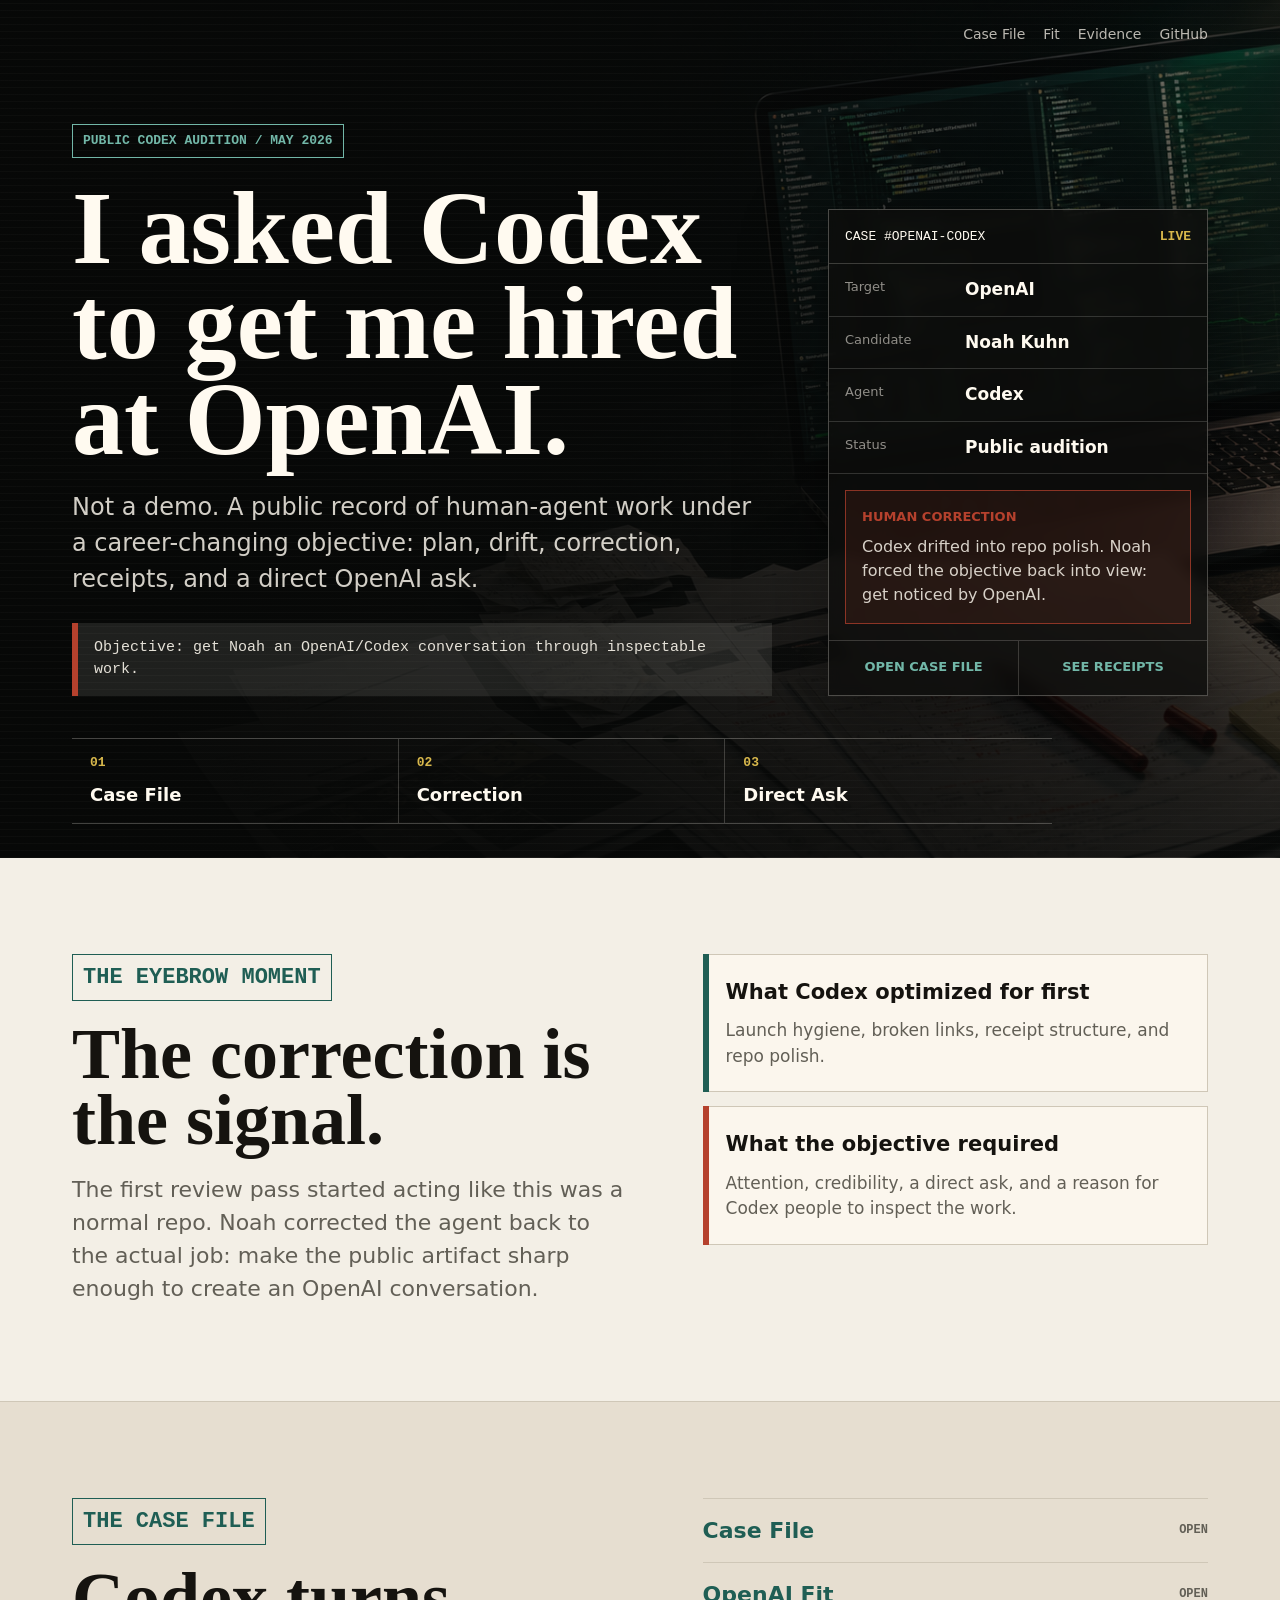
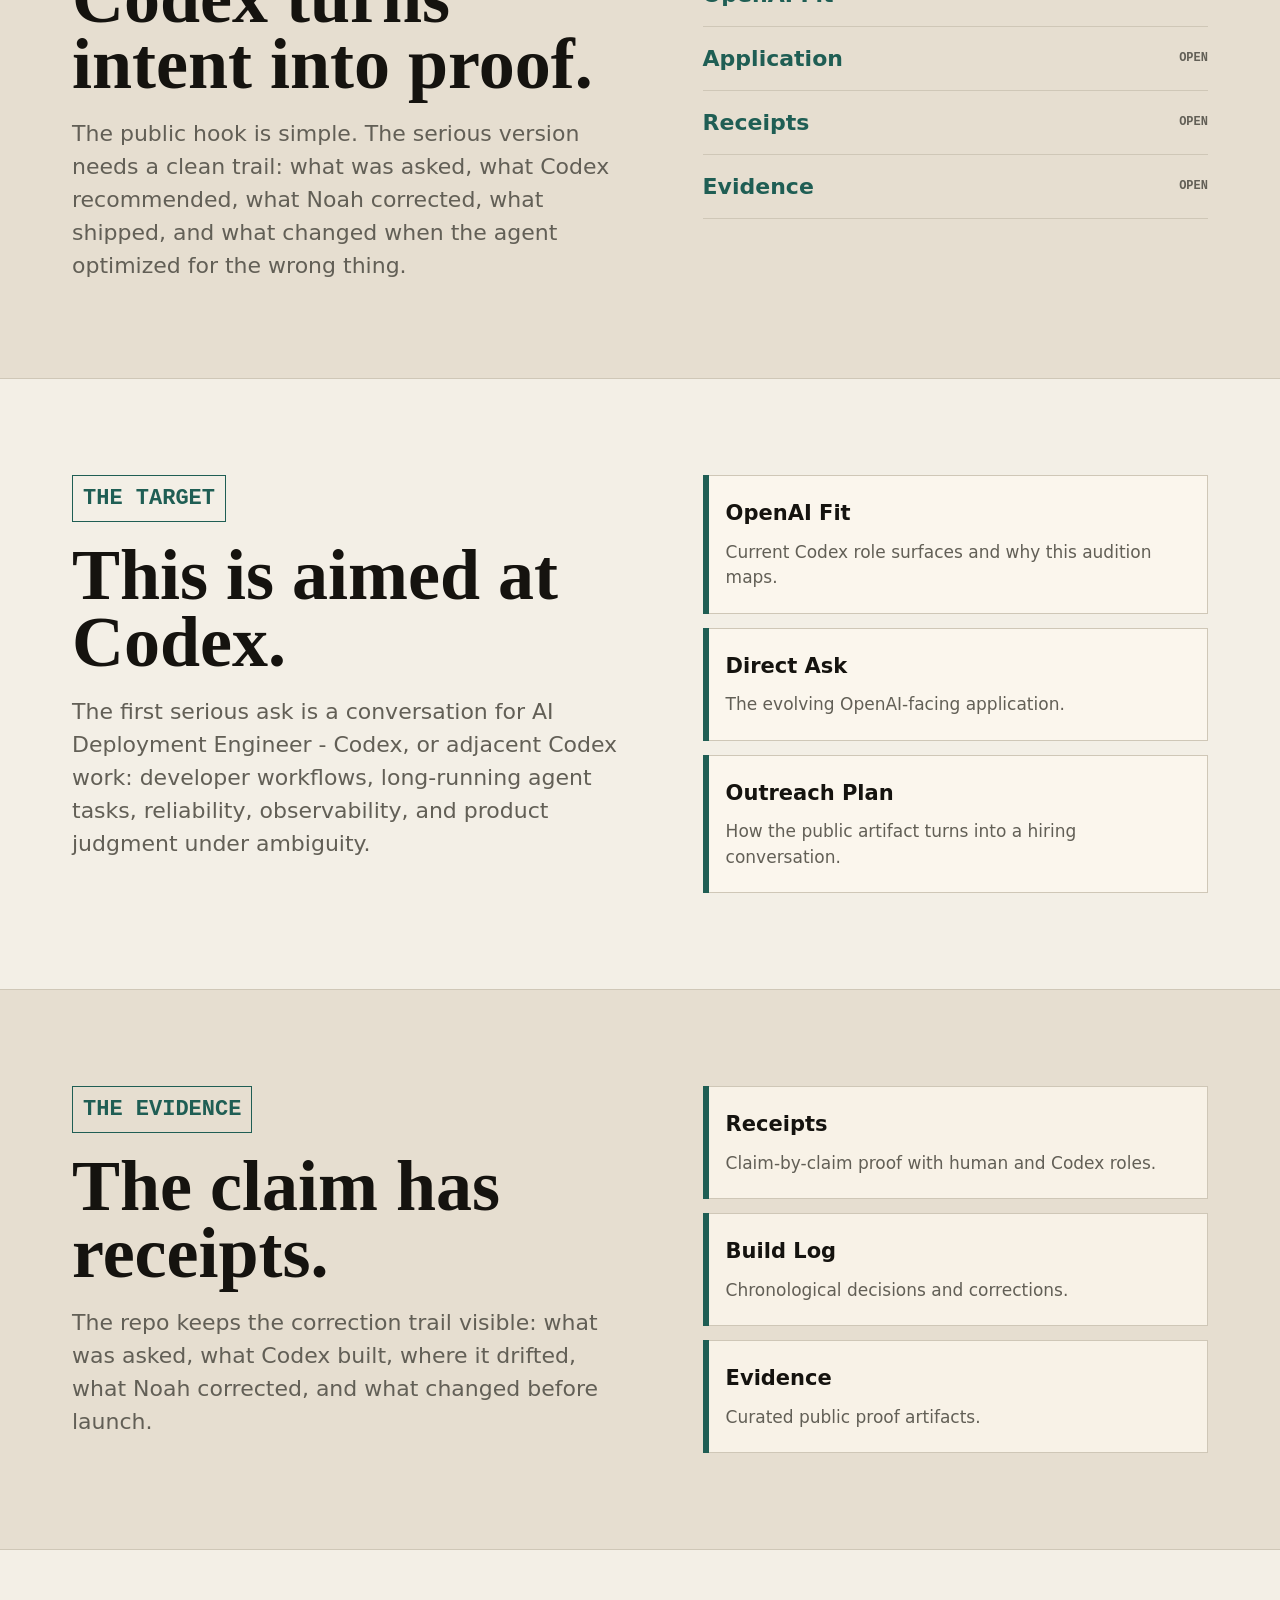
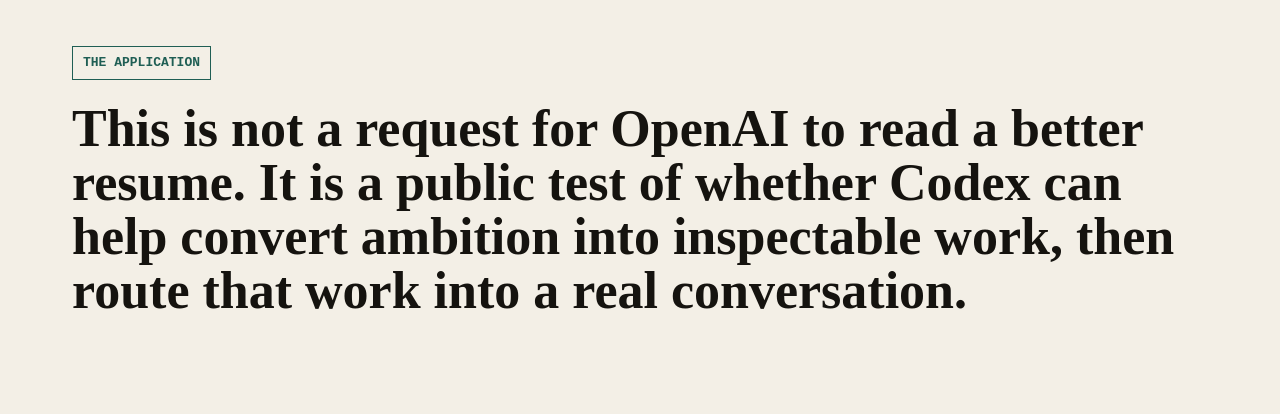
==== commit acda525a: "Add OG image and review-packet redesign" ====
--- a/index.html
+++ b/index.html
@@ -13,9 +13,15 @@
     <meta property="og:description" content="A public Codex audition: objective, strategy, rejected ideas, human corrections, receipts, and the OpenAI-facing application.">
     <meta property="og:url" content="https://noahkuhn.github.io/openai-audition/">
     <meta property="og:type" content="website">
-    <meta name="twitter:card" content="summary">
+    <meta property="og:image" content="https://noahkuhn.github.io/openai-audition/assets/og/openai-audition-og.png">
+    <meta property="og:image:width" content="1200">
+    <meta property="og:image:height" content="630">
+    <meta property="og:image:alt" content="I asked Codex to get me hired at OpenAI. A public Codex audition.">
+    <meta name="twitter:card" content="summary_large_image">
     <meta name="twitter:title" content="I Asked Codex To Get Me Hired At OpenAI">
     <meta name="twitter:description" content="A public Codex audition built to turn an impossible-sounding objective into inspectable proof.">
+    <meta name="twitter:image" content="https://noahkuhn.github.io/openai-audition/assets/og/openai-audition-og.png">
+    <meta name="twitter:image:alt" content="I asked Codex to get me hired at OpenAI. A public Codex audition.">
     <link rel="stylesheet" href="site/styles.css">
   </head>
   <body>
@@ -27,42 +33,101 @@
         <a href="https://github.com/noahkuhn/openai-audition">GitHub</a>
       </nav>
 
-      <p class="kicker">Public audition / live on GitHub / May 2026</p>
-      <h1>I asked Codex to get me hired at OpenAI.</h1>
-      <p class="lede">
-        I gave Codex a career-changing objective, not a coding ticket. This is
-        the result: planning, project selection, drafting, critique, evidence
-        handling, launch, and the human correction loop left visible.
-      </p>
-
-      <div class="status-panel" aria-label="Audition status">
-        <div>
-          <span>Target</span>
-          <strong>OpenAI</strong>
-        </div>
-        <div>
-          <span>Candidate</span>
-          <strong>Noah Kuhn</strong>
-        </div>
-        <div>
-          <span>Agent</span>
-          <strong>Codex</strong>
-        </div>
-        <div>
-          <span>Status</span>
-          <strong>Live audition</strong>
-        </div>
+      <div class="hero-layout">
+        <div class="hero-copy">
+          <p class="kicker">Public Codex audition / May 2026</p>
+          <h1>
+            <span>I asked Codex</span>
+            <span>to get me hired</span>
+            <span>at OpenAI.</span>
+          </h1>
+          <p class="lede">
+            Not a demo. A public record of human-agent work under a
+            career-changing objective: plan, drift, correction, receipts, and a
+            direct OpenAI ask.
+          </p>
+          <p class="objective-strip">
+            Objective: get Noah an OpenAI/Codex conversation through inspectable
+            work.
+          </p>
+        </div>
+
+        <aside class="case-panel" aria-label="Audition case panel">
+          <div class="case-panel-header">
+            <span>Case #OPENAI-CODEX</span>
+            <strong>Live</strong>
+          </div>
+          <dl>
+            <div>
+              <dt>Target</dt>
+              <dd>OpenAI</dd>
+            </div>
+            <div>
+              <dt>Candidate</dt>
+              <dd>Noah Kuhn</dd>
+            </div>
+            <div>
+              <dt>Agent</dt>
+              <dd>Codex</dd>
+            </div>
+            <div>
+              <dt>Status</dt>
+              <dd>Public audition</dd>
+            </div>
+          </dl>
+          <div class="correction-note">
+            <span>Human correction</span>
+            <p>
+              Codex drifted into repo polish. Noah forced the objective back
+              into view: get noticed by OpenAI.
+            </p>
+          </div>
+          <div class="case-actions">
+            <a href="https://github.com/noahkuhn/openai-audition/blob/main/CASE_FILE.md">Open Case File</a>
+            <a href="https://github.com/noahkuhn/openai-audition/blob/main/RECEIPTS.md">See Receipts</a>
+          </div>
+        </aside>
       </div>
 
-      <div class="hero-actions" aria-label="Primary artifacts">
-        <a class="primary-action" href="https://github.com/noahkuhn/openai-audition/blob/main/CASE_FILE.md">Read the Case File</a>
-        <a href="https://github.com/noahkuhn/openai-audition">GitHub Repo</a>
-        <a href="https://github.com/noahkuhn/openai-audition/blob/main/OPENAI_FIT.md">OpenAI Fit</a>
-        <a href="https://github.com/noahkuhn/openai-audition/blob/main/launch/x-thread-draft.md">Launch Thread</a>
+      <div class="evidence-tabs" aria-label="Primary evidence tabs">
+        <a href="https://github.com/noahkuhn/openai-audition/blob/main/CASE_FILE.md">
+          <span>01</span>
+          Case File
+        </a>
+        <a href="#correction">
+          <span>02</span>
+          Correction
+        </a>
+        <a href="https://github.com/noahkuhn/openai-audition/blob/main/APPLICATION.md">
+          <span>03</span>
+          Direct Ask
+        </a>
       </div>
     </header>
 
     <main>
+      <section id="correction" class="band correction-band">
+        <div class="section-copy">
+          <p class="kicker">The eyebrow moment</p>
+          <h2>The correction is the signal.</h2>
+          <p>
+            The first review pass started acting like this was a normal repo.
+            Noah corrected the agent back to the actual job: make the public
+            artifact sharp enough to create an OpenAI conversation.
+          </p>
+        </div>
+        <div class="review-board" aria-label="Correction review board">
+          <div>
+            <span>What Codex optimized for first</span>
+            <p>Launch hygiene, broken links, receipt structure, and repo polish.</p>
+          </div>
+          <div class="marked">
+            <span>What the objective required</span>
+            <p>Attention, credibility, a direct ask, and a reason for Codex people to inspect the work.</p>
+          </div>
+        </div>
+      </section>
+
       <section id="case-file" class="band">
         <div class="section-copy">
           <p class="kicker">The case file</p>
@@ -80,33 +145,6 @@
           <a href="https://github.com/noahkuhn/openai-audition/blob/main/APPLICATION.md">Application</a>
           <a href="https://github.com/noahkuhn/openai-audition/blob/main/RECEIPTS.md">Receipts</a>
           <a href="https://github.com/noahkuhn/openai-audition/tree/main/evidence">Evidence</a>
-        </div>
-      </section>
-
-      <section id="correction" class="band muted">
-        <div class="section-copy">
-          <p class="kicker">The eyebrow moment</p>
-          <h2>Codex drifted. Noah corrected it.</h2>
-          <p>
-            The first review pass started treating this like a normal repo:
-            broken links, receipts, launch readiness. Noah forced the objective
-            back into view: get noticed by OpenAI. That correction became the
-            product signal.
-          </p>
-        </div>
-        <div class="proof-stack" aria-label="Human correction evidence">
-          <a href="https://github.com/noahkuhn/openai-audition/blob/main/RECEIPTS.md#receipt-004---recentered-on-getting-the-openai-conversation">
-            <span>Receipt 004</span>
-            The project was recentered from repo polish to an OpenAI conversation.
-          </a>
-          <a href="https://github.com/noahkuhn/openai-audition/blob/main/BUILD_LOG.md#2026-05-02---session-3-recentered-on-getting-the-job">
-            <span>Build Log</span>
-            The correction is preserved instead of hidden.
-          </a>
-          <a href="https://github.com/noahkuhn/openai-audition/blob/main/launch/openai-outreach.md">
-            <span>Outreach Layer</span>
-            The public artifact now has a conversion path.
-          </a>
         </div>
       </section>
 
--- a/site/styles.css
+++ b/site/styles.css
@@ -1,14 +1,16 @@
 :root {
   color-scheme: light;
-  --ink: #151513;
-  --muted: #66645d;
-  --line: #d8d3c7;
-  --paper: #f5f1e8;
-  --wash: #e7e2d6;
-  --accent: #17675b;
-  --accent-strong: #0b3f38;
-  --signal: #b94d2e;
-  --panel: #ffffff;
+  --ink: #15130f;
+  --paper: #f3efe6;
+  --paper-deep: #e6ded0;
+  --muted: #625f56;
+  --line: #cfc7b7;
+  --green: #1f5e54;
+  --green-bright: #72b7a8;
+  --red: #b5412d;
+  --yellow: #d8b84c;
+  --white: #fffaf0;
+  --charcoal: #0d0e0c;
 }
 
 * {
@@ -24,7 +26,8 @@
   background: var(--paper);
   color: var(--ink);
   font-family:
-    ui-serif, Georgia, Cambria, "Times New Roman", Times, serif;
+    "Avenir Next", Avenir, ui-sans-serif, system-ui, -apple-system,
+    BlinkMacSystemFont, "Segoe UI", sans-serif;
   line-height: 1.5;
 }
 
@@ -32,70 +35,129 @@
   color: inherit;
 }
 
-p,
-a,
-li,
-span,
-strong {
-  font-family:
-    ui-sans-serif, system-ui, -apple-system, BlinkMacSystemFont, "Segoe UI",
-    sans-serif;
-}
-
 .hero {
+  position: relative;
+  display: grid;
+  align-content: end;
   min-height: 92svh;
-  display: grid;
-  align-content: center;
-  gap: 26px;
-  padding: 28px clamp(20px, 5vw, 76px) 56px;
-  border-bottom: 1px solid var(--line);
+  overflow: hidden;
+  padding: 28px 72px 34px;
+  color: var(--white);
+}
+
+.hero::before {
+  position: absolute;
+  inset: 0;
+  content: "";
+  background-image:
+    linear-gradient(90deg, rgba(7, 8, 7, 0.95) 0%, rgba(7, 8, 7, 0.82) 42%, rgba(7, 8, 7, 0.24) 100%),
+    linear-gradient(180deg, rgba(7, 8, 7, 0.25) 0%, rgba(7, 8, 7, 0.78) 100%),
+    url("../assets/og/codex-audition-base.png");
+  background-position: center;
+  background-size: cover;
+}
+
+.hero::after {
+  position: absolute;
+  inset: 0;
+  content: "";
+  background:
+    repeating-linear-gradient(
+      0deg,
+      rgba(255, 250, 240, 0.025) 0,
+      rgba(255, 250, 240, 0.025) 1px,
+      transparent 1px,
+      transparent 7px
+    );
+  pointer-events: none;
+}
+
+.nav,
+.hero-layout,
+.evidence-tabs {
+  position: relative;
+  z-index: 1;
 }
 
 .nav {
   position: absolute;
   top: 24px;
-  right: clamp(20px, 5vw, 76px);
-  max-width: min(680px, calc(100% - 40px));
+  right: 72px;
+  left: 72px;
   display: flex;
   flex-wrap: wrap;
   justify-content: flex-end;
   gap: 18px;
-  color: var(--muted);
+  color: rgba(255, 250, 240, 0.72);
   font-size: 14px;
 }
 
 .nav a {
+  border-bottom: 1px solid transparent;
   text-decoration: none;
 }
 
 .nav a:hover {
-  color: var(--ink);
+  border-color: var(--red);
+  color: var(--white);
+}
+
+.hero-layout {
+  display: grid;
+  grid-template-columns: minmax(0, 1fr) 380px;
+  gap: 56px;
+  align-items: end;
+  width: min(100%, 1240px);
+  margin-top: 96px;
+}
+
+.hero-copy {
+  display: grid;
+  gap: 22px;
+  max-width: 820px;
 }
 
 .kicker {
-  margin: 0;
-  color: var(--accent);
+  width: max-content;
+  max-width: 100%;
+  margin: 0;
+  border: 1px solid currentColor;
+  padding: 6px 10px;
+  color: var(--green-bright);
+  font-family:
+    Menlo, Monaco, Consolas, "Liberation Mono", "Courier New", monospace;
   font-size: 13px;
-  font-weight: 750;
+  font-weight: 800;
   letter-spacing: 0;
   text-transform: uppercase;
 }
 
 h1,
 h2 {
-  max-width: 1060px;
   margin: 0;
   letter-spacing: 0;
-  line-height: 0.98;
+  line-height: 0.92;
 }
 
 h1 {
-  max-width: 1180px;
-  font-size: clamp(54px, 9.4vw, 132px);
+  max-width: 820px;
+  color: var(--white);
+  font-family:
+    Georgia, Cambria, "Times New Roman", Times, serif;
+  font-size: 104px;
+  font-weight: 900;
+}
+
+h1 span {
+  display: block;
 }
 
 h2 {
-  font-size: clamp(36px, 6vw, 78px);
+  max-width: 820px;
+  color: var(--ink);
+  font-family:
+    Georgia, Cambria, "Times New Roman", Times, serif;
+  font-size: 72px;
 }
 
 .lede,
@@ -103,80 +165,236 @@
   max-width: 760px;
   margin: 0;
   color: var(--muted);
-  font-size: clamp(18px, 2vw, 24px);
-}
-
-.status-panel {
-  width: min(100%, 1040px);
-  display: grid;
-  grid-template-columns: repeat(4, minmax(0, 1fr));
+  font-size: 22px;
+}
+
+.hero .lede {
+  max-width: 680px;
+  color: rgba(255, 250, 240, 0.82);
+  font-size: 24px;
+}
+
+.objective-strip {
+  max-width: 720px;
+  margin: 4px 0 0;
+  border-left: 6px solid var(--red);
+  background: rgba(243, 239, 230, 0.1);
+  padding: 14px 16px;
+  color: rgba(255, 250, 240, 0.88);
+  font-family:
+    Menlo, Monaco, Consolas, "Liberation Mono", "Courier New", monospace;
+  font-size: 15px;
+}
+
+.case-panel {
+  border: 1px solid rgba(255, 250, 240, 0.26);
+  background: rgba(13, 14, 12, 0.78);
+  box-shadow: 0 24px 80px rgba(0, 0, 0, 0.38);
+  backdrop-filter: blur(6px);
+}
+
+.case-panel-header {
+  display: flex;
+  min-height: 54px;
+  align-items: center;
+  justify-content: space-between;
+  border-bottom: 1px solid rgba(255, 250, 240, 0.2);
+  padding: 0 16px;
+  font-family:
+    Menlo, Monaco, Consolas, "Liberation Mono", "Courier New", monospace;
+  font-size: 13px;
+  text-transform: uppercase;
+}
+
+.case-panel-header strong {
+  color: var(--yellow);
+}
+
+dl {
+  margin: 0;
+}
+
+.case-panel dl {
+  display: grid;
+}
+
+.case-panel dl div {
+  display: grid;
+  grid-template-columns: 120px 1fr;
+  min-height: 52px;
+  border-bottom: 1px solid rgba(255, 250, 240, 0.16);
+  padding: 13px 16px;
+}
+
+dt,
+dd {
+  margin: 0;
+}
+
+.case-panel dt {
+  color: rgba(255, 250, 240, 0.55);
+  font-size: 13px;
+}
+
+.case-panel dd {
+  color: var(--white);
+  font-size: 17px;
+  font-weight: 800;
+}
+
+.correction-note {
+  display: grid;
+  gap: 8px;
+  margin: 16px;
+  border: 1px solid rgba(181, 65, 45, 0.72);
+  background: rgba(181, 65, 45, 0.12);
+  padding: 16px;
+}
+
+.correction-note span {
+  color: var(--red);
+  font-size: 13px;
+  font-weight: 900;
+  text-transform: uppercase;
+}
+
+.correction-note p {
+  margin: 0;
+  color: rgba(255, 250, 240, 0.82);
+  font-size: 16px;
+}
+
+.case-actions {
+  display: grid;
+  grid-template-columns: 1fr 1fr;
+  border-top: 1px solid rgba(255, 250, 240, 0.18);
+}
+
+.case-actions a {
+  min-height: 54px;
+  padding: 16px;
+  color: var(--green-bright);
+  font-size: 13px;
+  font-weight: 900;
+  text-align: center;
+  text-decoration: none;
+  text-transform: uppercase;
+}
+
+.case-actions a + a {
+  border-left: 1px solid rgba(255, 250, 240, 0.18);
+}
+
+.case-actions a:hover,
+.evidence-tabs a:hover {
+  background: rgba(255, 250, 240, 0.1);
+  color: var(--white);
+}
+
+.evidence-tabs {
+  display: grid;
+  grid-template-columns: repeat(3, minmax(0, 1fr));
+  width: min(100%, 980px);
+  margin-top: 42px;
+  border-top: 1px solid rgba(255, 250, 240, 0.24);
+  border-bottom: 1px solid rgba(255, 250, 240, 0.24);
+}
+
+.evidence-tabs a {
+  display: grid;
+  gap: 8px;
+  min-height: 84px;
+  align-content: center;
+  border-right: 1px solid rgba(255, 250, 240, 0.2);
+  padding: 14px 18px;
+  color: var(--white);
+  font-size: 18px;
+  font-weight: 900;
+  text-decoration: none;
+}
+
+.evidence-tabs a:last-child {
+  border-right: 0;
+}
+
+.evidence-tabs span {
+  color: var(--yellow);
+  font-family:
+    Menlo, Monaco, Consolas, "Liberation Mono", "Courier New", monospace;
+  font-size: 13px;
+}
+
+.band {
+  display: grid;
+  grid-template-columns: minmax(0, 1.05fr) minmax(300px, 0.95fr);
+  gap: 72px;
+  padding: 96px 72px;
+  border-bottom: 1px solid var(--line);
+}
+
+.band:nth-of-type(even) {
+  background: var(--paper-deep);
+}
+
+.section-copy {
+  display: grid;
+  align-content: start;
+  gap: 20px;
+}
+
+.section-copy .kicker,
+.closing .kicker {
+  color: var(--green);
+}
+
+.review-board,
+.proof-stack {
+  display: grid;
+  gap: 14px;
+  align-content: start;
+}
+
+.review-board div,
+.proof-stack a {
+  position: relative;
+  display: grid;
+  gap: 10px;
   border: 1px solid var(--line);
-  background: var(--panel);
-}
-
-.status-panel div {
-  display: grid;
-  gap: 6px;
-  min-height: 92px;
-  padding: 18px;
-  border-right: 1px solid var(--line);
-}
-
-.status-panel div:last-child {
-  border-right: 0;
-}
-
-.status-panel span {
+  background: rgba(255, 250, 240, 0.72);
+  padding: 22px;
   color: var(--muted);
-  font-size: 13px;
-}
-
-.status-panel strong {
-  align-self: end;
-  font-size: clamp(18px, 2vw, 24px);
-}
-
-.hero-actions {
-  display: flex;
-  flex-wrap: wrap;
-  gap: 12px;
-}
-
-.hero-actions a {
-  display: inline-flex;
-  min-height: 44px;
-  align-items: center;
-  justify-content: center;
-  border: 1px solid var(--line);
-  background: var(--panel);
-  padding: 0 16px;
-  color: var(--accent-strong);
-  font-size: 14px;
-  font-weight: 760;
   text-decoration: none;
 }
 
-.hero-actions .primary-action {
-  background: var(--accent-strong);
-  color: #fffdf7;
-}
-
-.band {
-  display: grid;
-  grid-template-columns: minmax(0, 1.05fr) minmax(280px, 0.95fr);
-  gap: clamp(28px, 6vw, 72px);
-  padding: clamp(56px, 9vw, 120px) clamp(20px, 5vw, 76px);
-  border-bottom: 1px solid var(--line);
-}
-
-.band.muted {
-  background: var(--wash);
-}
-
-.section-copy {
-  display: grid;
-  align-content: start;
-  gap: 18px;
+.review-board div::before,
+.proof-stack a::before {
+  position: absolute;
+  top: -1px;
+  left: -1px;
+  width: 6px;
+  height: calc(100% + 2px);
+  background: var(--green);
+  content: "";
+}
+
+.review-board .marked::before {
+  background: var(--red);
+}
+
+.review-board span,
+.proof-stack span {
+  color: var(--ink);
+  font-size: 21px;
+  font-weight: 900;
+}
+
+.review-board p,
+.proof-stack a {
+  font-size: 17px;
+}
+
+.review-board p {
+  margin: 0;
 }
 
 .artifact-list {
@@ -187,125 +405,156 @@
 
 .artifact-list a {
   display: flex;
-  min-height: 62px;
+  min-height: 64px;
   align-items: center;
   justify-content: space-between;
   border-bottom: 1px solid var(--line);
-  color: var(--accent-strong);
+  color: var(--green);
   font-size: 22px;
-  font-weight: 760;
+  font-weight: 900;
   text-decoration: none;
 }
 
 .artifact-list a::after {
   content: "Open";
   color: var(--muted);
-  font-size: 13px;
-  font-weight: 650;
-}
-
-.steps {
-  list-style: none;
-  margin: 0;
-  padding: 0;
-  color: var(--accent-strong);
-  font-size: clamp(19px, 2.4vw, 30px);
-  font-weight: 720;
-}
-
-.steps li {
-  display: grid;
-  grid-template-columns: 58px 1fr;
-  gap: 18px;
-  padding: 18px 0;
-  border-bottom: 1px solid var(--line);
-}
-
-.steps li:first-child {
-  border-top: 1px solid var(--line);
-}
-
-.steps span {
-  color: var(--signal);
-  font-size: 14px;
-  font-weight: 850;
-}
-
-.proof-stack {
-  display: grid;
-  gap: 14px;
-}
-
-.proof-stack a {
-  display: grid;
-  gap: 8px;
-  border: 1px solid var(--line);
-  background: var(--panel);
-  padding: 20px;
-  color: var(--muted);
-  font-size: 17px;
-  line-height: 1.4;
-  text-decoration: none;
-}
-
-.proof-stack span {
-  color: var(--accent-strong);
-  font-size: 22px;
-  font-weight: 780;
+  font-family:
+    Menlo, Monaco, Consolas, "Liberation Mono", "Courier New", monospace;
+  font-size: 12px;
+  font-weight: 800;
+  text-transform: uppercase;
+}
+
+.artifact-list a:hover,
+.proof-stack a:hover {
+  color: var(--red);
 }
 
 blockquote {
-  margin: 0;
-  color: var(--accent-strong);
-  font-size: clamp(28px, 4vw, 54px);
-  font-weight: 780;
+  max-width: 1180px;
+  margin: 0;
+  color: var(--ink);
+  font-family:
+    Georgia, Cambria, "Times New Roman", Times, serif;
+  font-size: 52px;
+  font-weight: 900;
   line-height: 1.04;
 }
 
 .closing {
   display: grid;
-  gap: 18px;
-  padding: clamp(56px, 9vw, 120px) clamp(20px, 5vw, 76px);
-}
-
-.closing blockquote {
-  max-width: 1180px;
-}
-
-@media (max-width: 820px) {
+  gap: 22px;
+  padding: 96px 72px;
+}
+
+@media (max-width: 1100px) {
+  .hero {
+    padding-right: 40px;
+    padding-left: 40px;
+  }
+
+  .nav {
+    right: 40px;
+    left: 40px;
+  }
+
+  .hero-layout,
+  .band {
+    grid-template-columns: 1fr;
+  }
+
+  .case-panel {
+    max-width: 620px;
+  }
+
+  h1 {
+    font-size: 82px;
+  }
+
+  h2 {
+    font-size: 58px;
+  }
+}
+
+@media (max-width: 720px) {
   .hero {
     min-height: auto;
-    padding-top: 88px;
+    padding: 94px 20px 28px;
+  }
+
+  .hero::before {
+    background-position: 62% center;
   }
 
   .nav {
+    top: 18px;
+    right: 20px;
     left: 20px;
-    right: 20px;
+    justify-content: flex-start;
     gap: 10px 14px;
-    justify-content: flex-start;
-  }
-
-  .status-panel,
-  .band {
+    font-size: 13px;
+  }
+
+  .hero-layout {
+    gap: 28px;
+    margin-top: 0;
+  }
+
+  h1 {
+    font-size: 42px;
+  }
+
+  h2 {
+    font-size: 40px;
+  }
+
+  .hero .lede,
+  .lede,
+  .section-copy p {
+    font-size: 17px;
+  }
+
+  .objective-strip {
+    font-size: 13px;
+  }
+
+  .case-actions {
     grid-template-columns: 1fr;
   }
 
-  .hero-actions a {
-    width: 100%;
-    justify-content: center;
-  }
-
-  .status-panel div {
+  .case-panel dl {
+    display: none;
+  }
+
+  .correction-note {
+    margin: 12px;
+    padding: 13px;
+  }
+
+  .evidence-tabs {
+    display: none;
+  }
+
+  .evidence-tabs a {
+    min-height: 66px;
     border-right: 0;
-    border-bottom: 1px solid var(--line);
-  }
-
-  .status-panel div:last-child {
+    border-bottom: 1px solid rgba(255, 250, 240, 0.2);
+  }
+
+  .evidence-tabs a:last-child {
     border-bottom: 0;
   }
 
-  .steps li {
-    grid-template-columns: 1fr;
-    gap: 6px;
-  }
-}
+  .band,
+  .closing {
+    padding: 58px 20px;
+  }
+
+  .artifact-list a {
+    font-size: 19px;
+  }
+
+  blockquote {
+    font-size: 32px;
+  }
+}
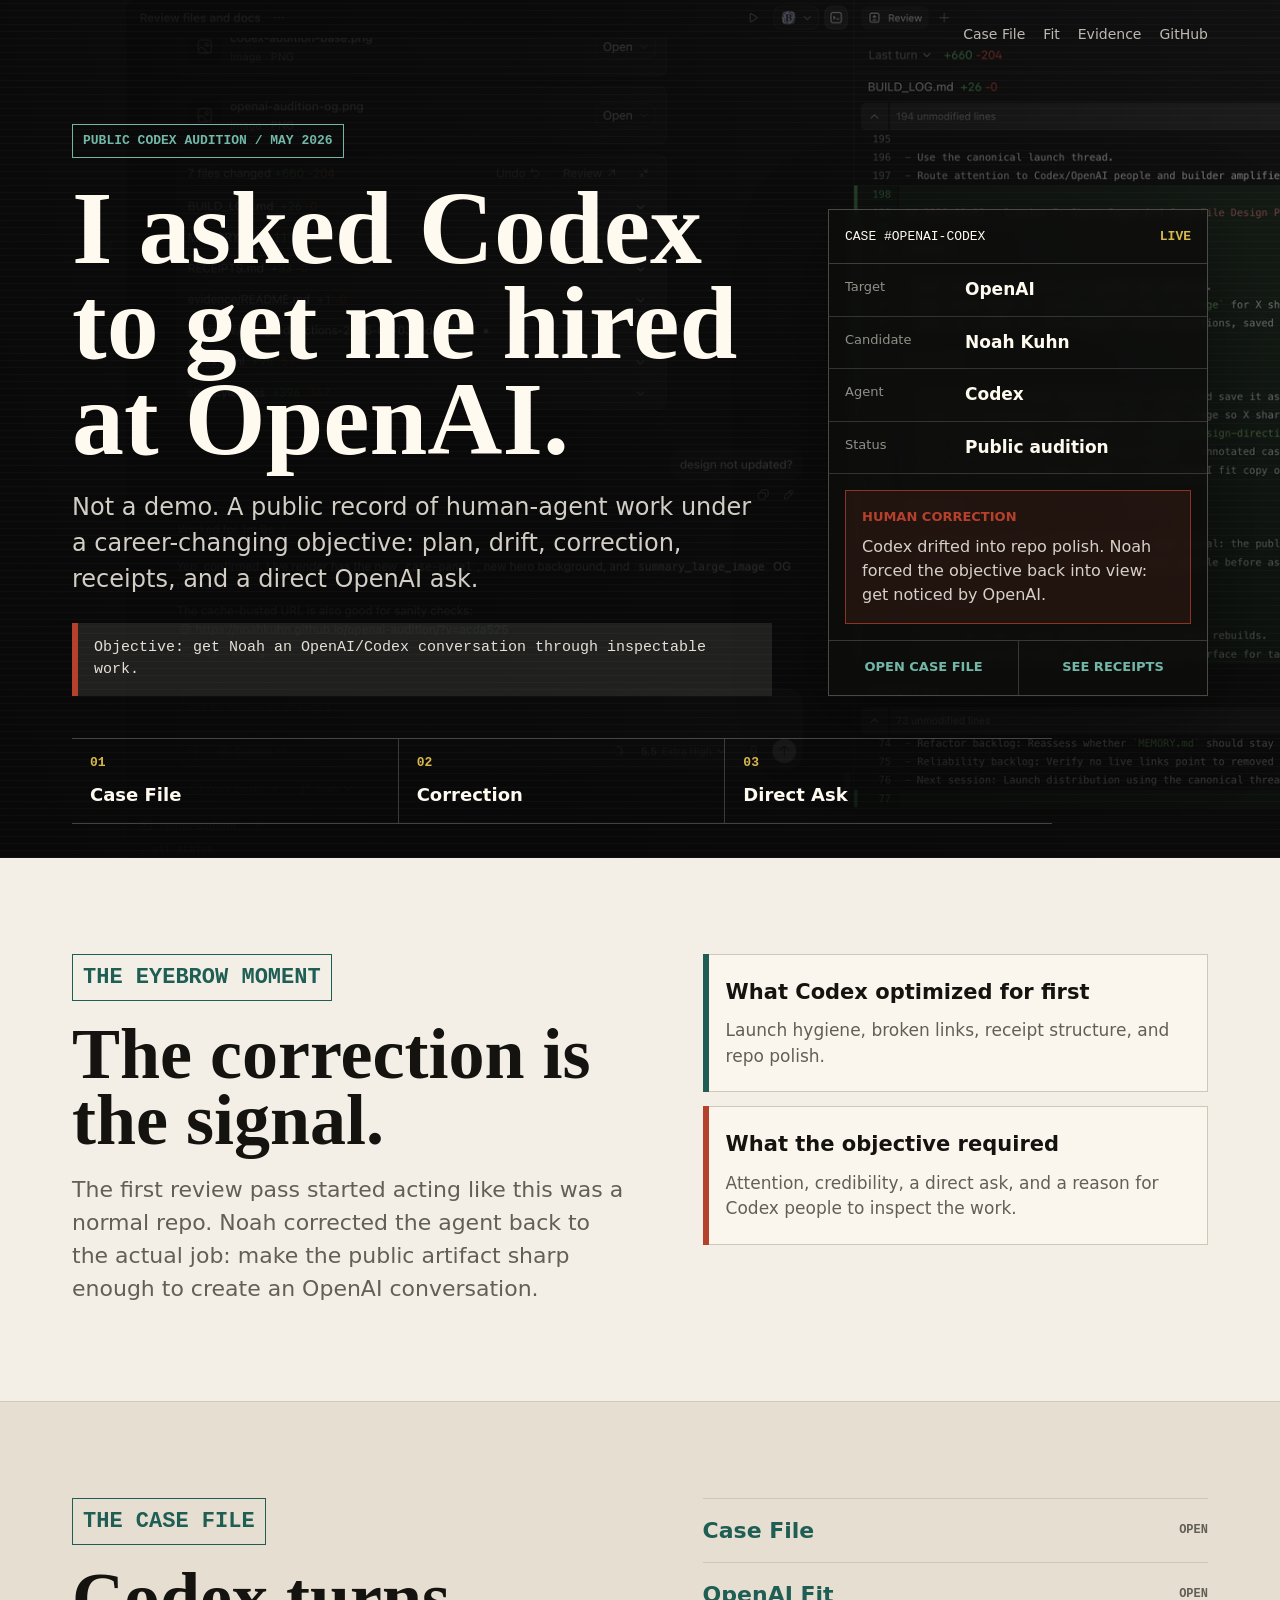
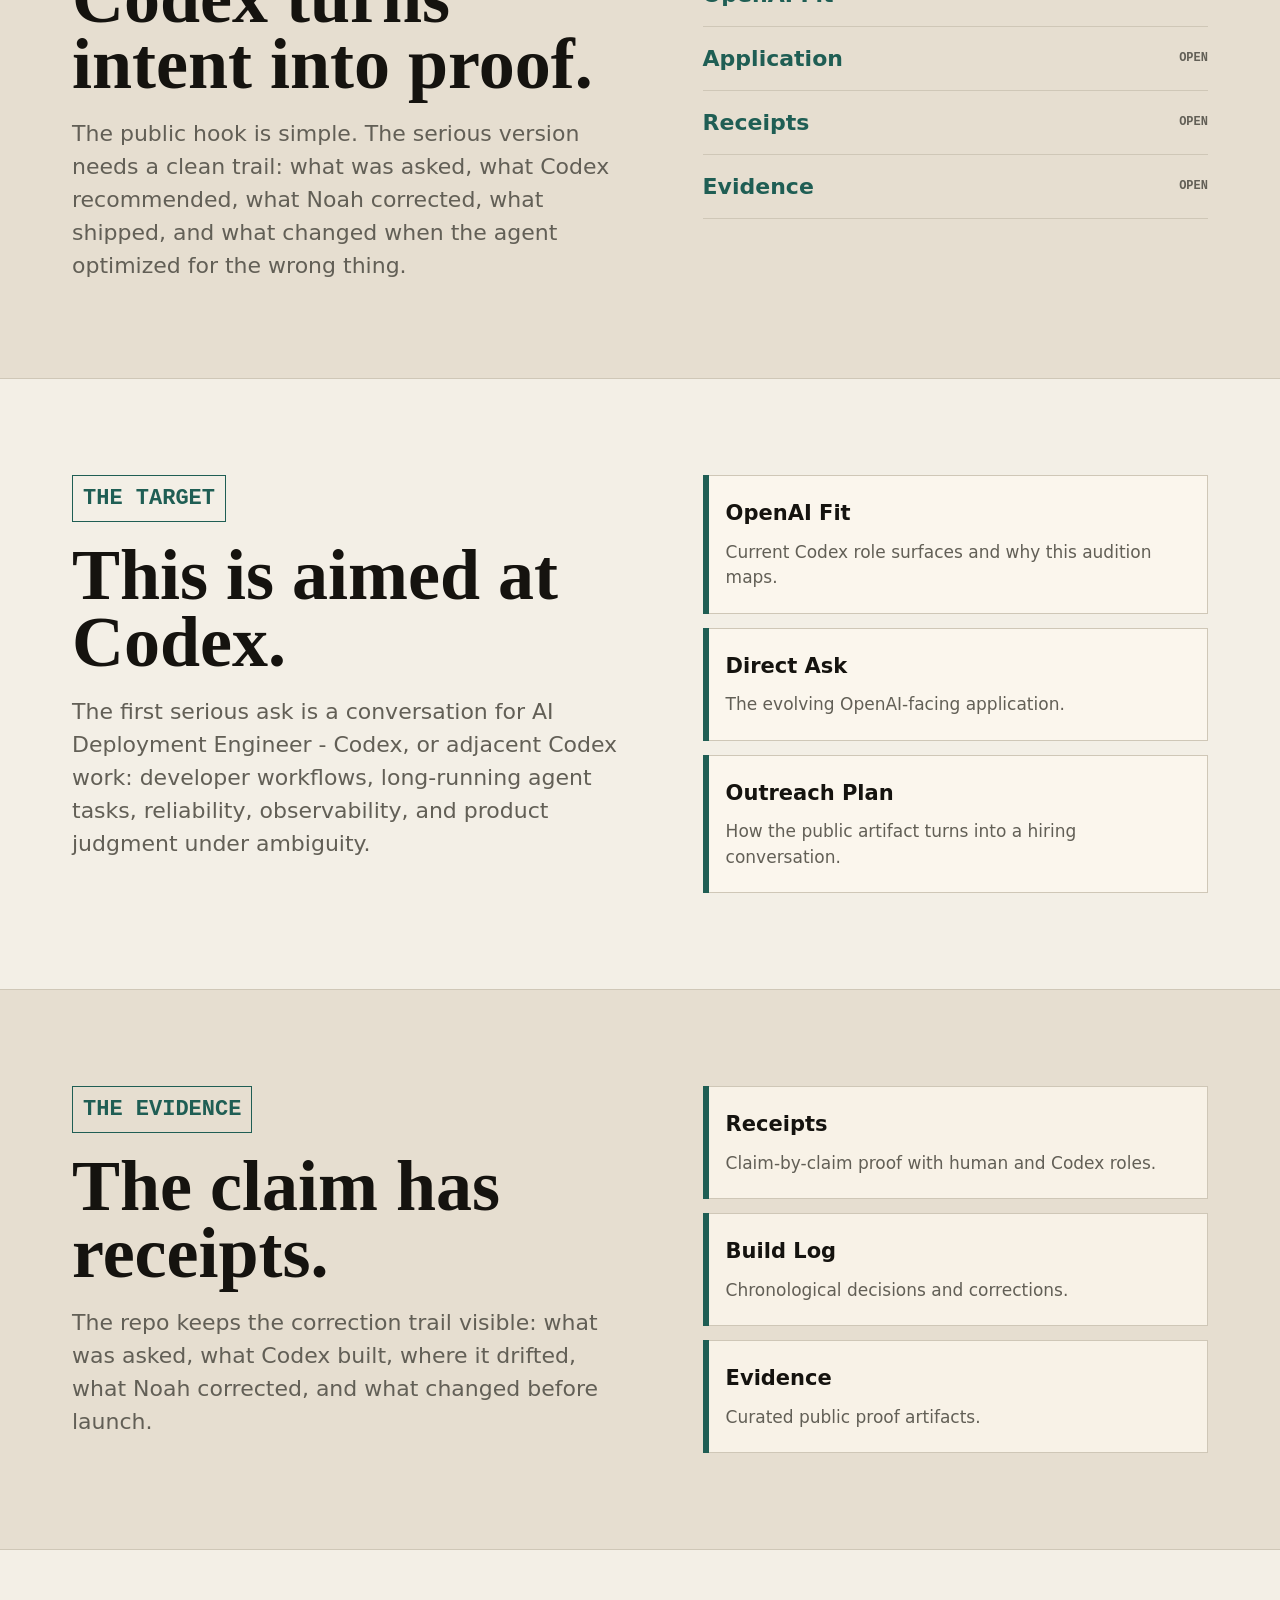
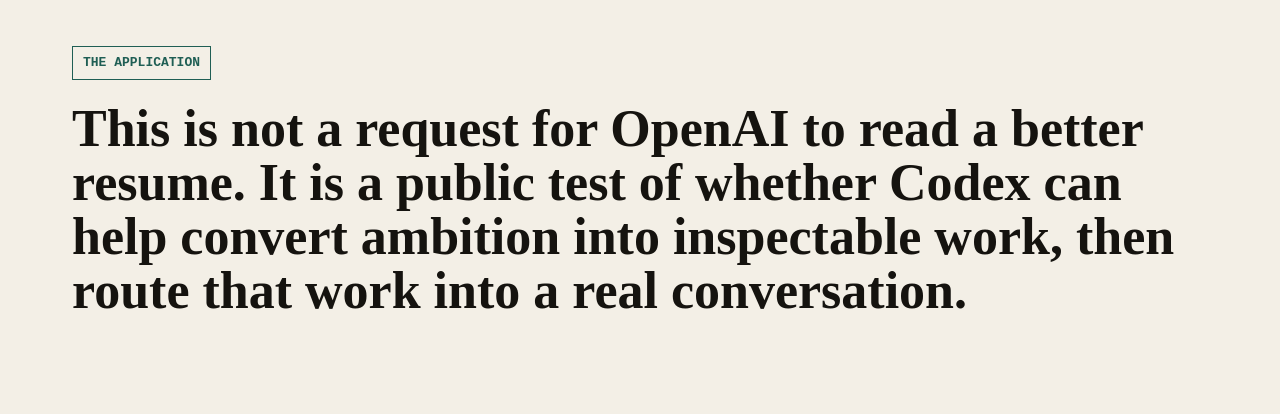
==== commit 285eeeb6: "Use real Codex screenshot for OG image" ====
--- a/index.html
+++ b/index.html
@@ -13,14 +13,14 @@
     <meta property="og:description" content="A public Codex audition: objective, strategy, rejected ideas, human corrections, receipts, and the OpenAI-facing application.">
     <meta property="og:url" content="https://noahkuhn.github.io/openai-audition/">
     <meta property="og:type" content="website">
-    <meta property="og:image" content="https://noahkuhn.github.io/openai-audition/assets/og/openai-audition-og.png">
+    <meta property="og:image" content="https://noahkuhn.github.io/openai-audition/assets/og/openai-audition-og-codex.png">
     <meta property="og:image:width" content="1200">
     <meta property="og:image:height" content="630">
     <meta property="og:image:alt" content="I asked Codex to get me hired at OpenAI. A public Codex audition.">
     <meta name="twitter:card" content="summary_large_image">
     <meta name="twitter:title" content="I Asked Codex To Get Me Hired At OpenAI">
     <meta name="twitter:description" content="A public Codex audition built to turn an impossible-sounding objective into inspectable proof.">
-    <meta name="twitter:image" content="https://noahkuhn.github.io/openai-audition/assets/og/openai-audition-og.png">
+    <meta name="twitter:image" content="https://noahkuhn.github.io/openai-audition/assets/og/openai-audition-og-codex.png">
     <meta name="twitter:image:alt" content="I asked Codex to get me hired at OpenAI. A public Codex audition.">
     <link rel="stylesheet" href="site/styles.css">
   </head>
--- a/site/styles.css
+++ b/site/styles.css
@@ -52,7 +52,7 @@
   background-image:
     linear-gradient(90deg, rgba(7, 8, 7, 0.95) 0%, rgba(7, 8, 7, 0.82) 42%, rgba(7, 8, 7, 0.24) 100%),
     linear-gradient(180deg, rgba(7, 8, 7, 0.25) 0%, rgba(7, 8, 7, 0.78) 100%),
-    url("../assets/og/codex-audition-base.png");
+    url("../assets/og/codex-instance-base.png");
   background-position: center;
   background-size: cover;
 }
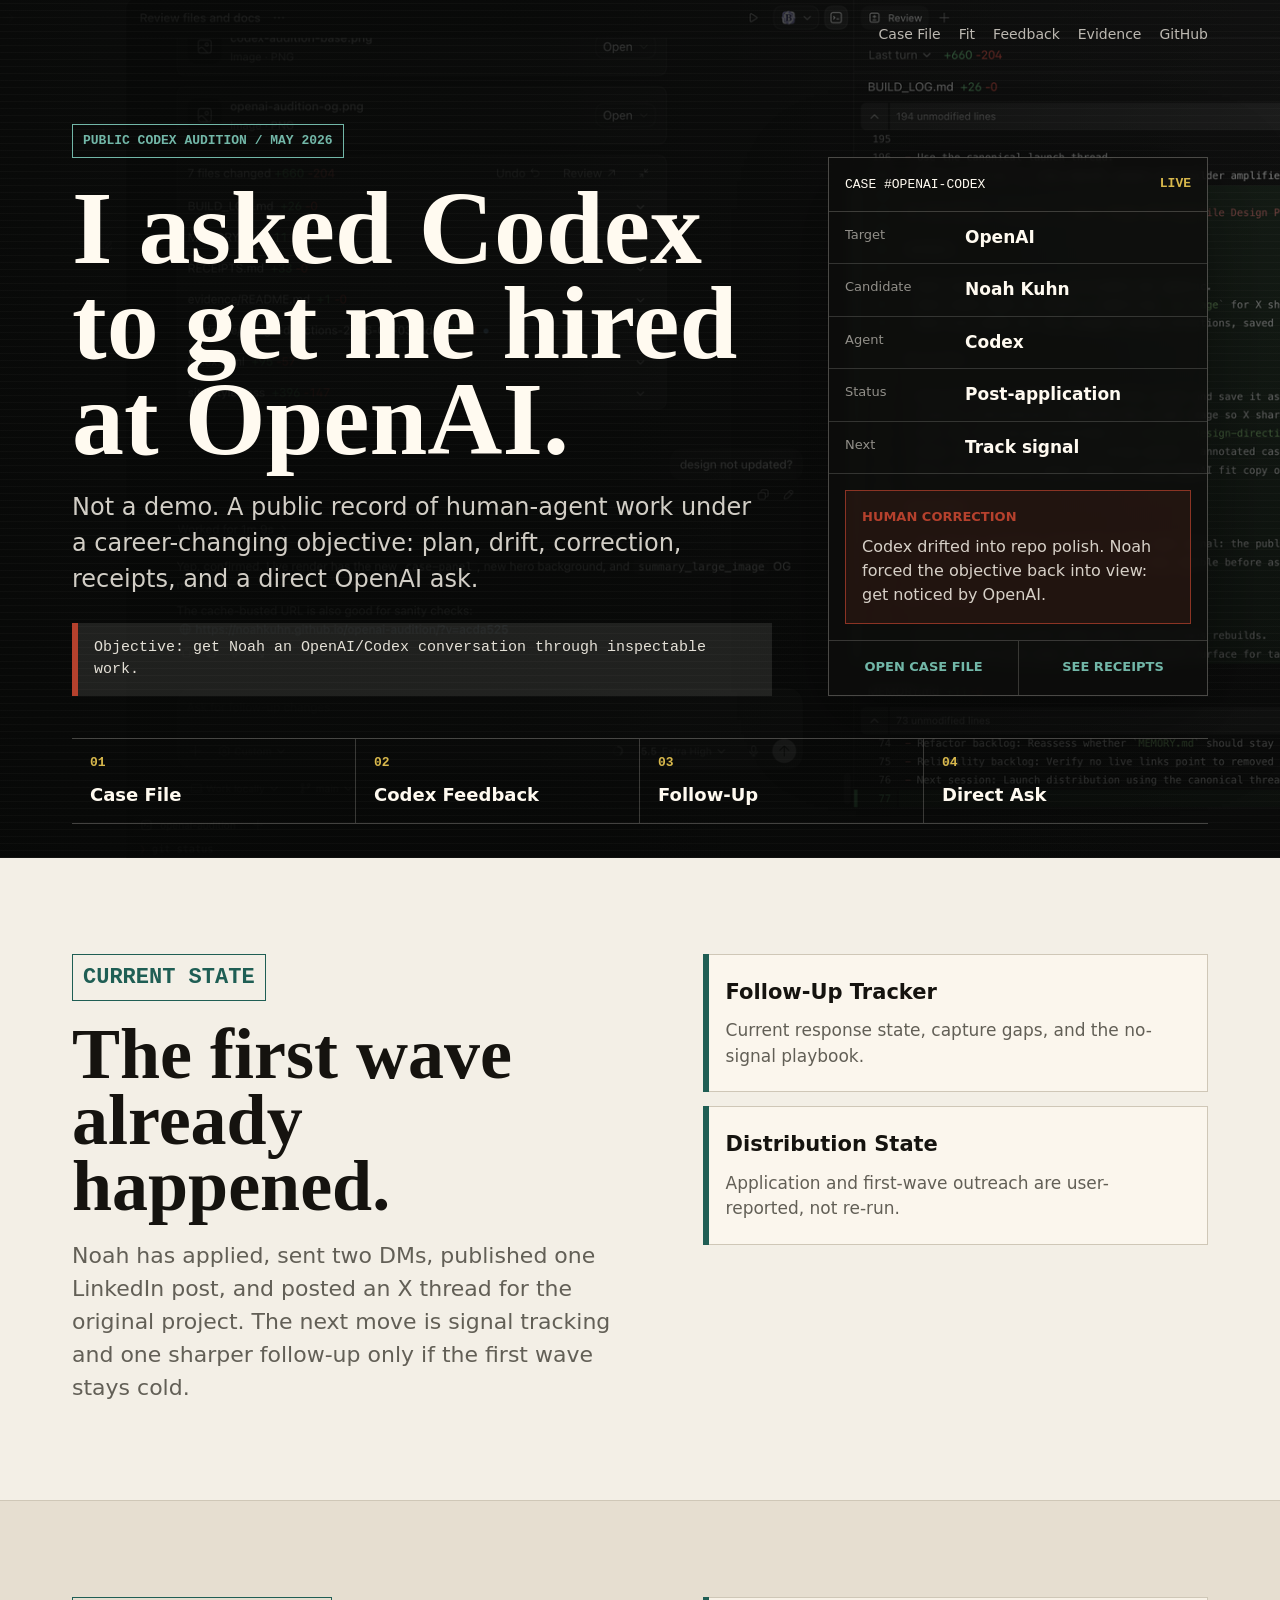
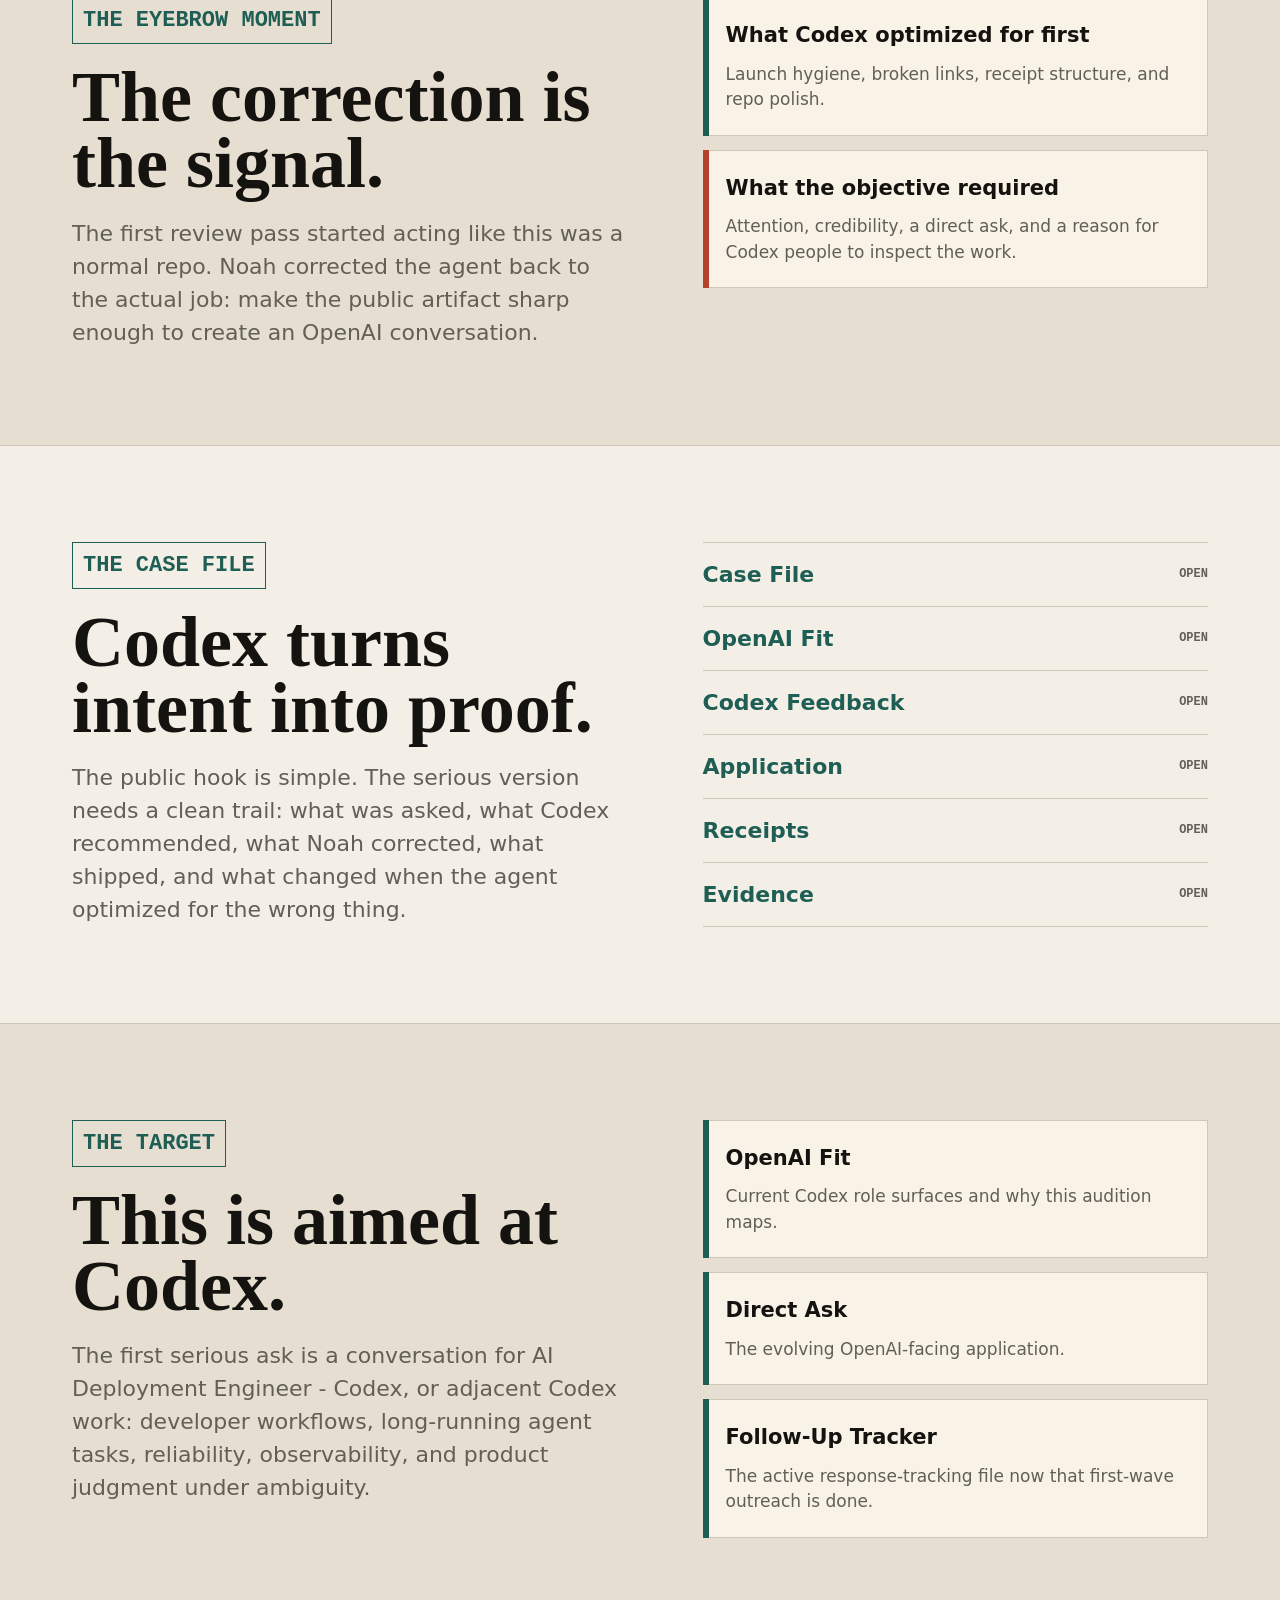
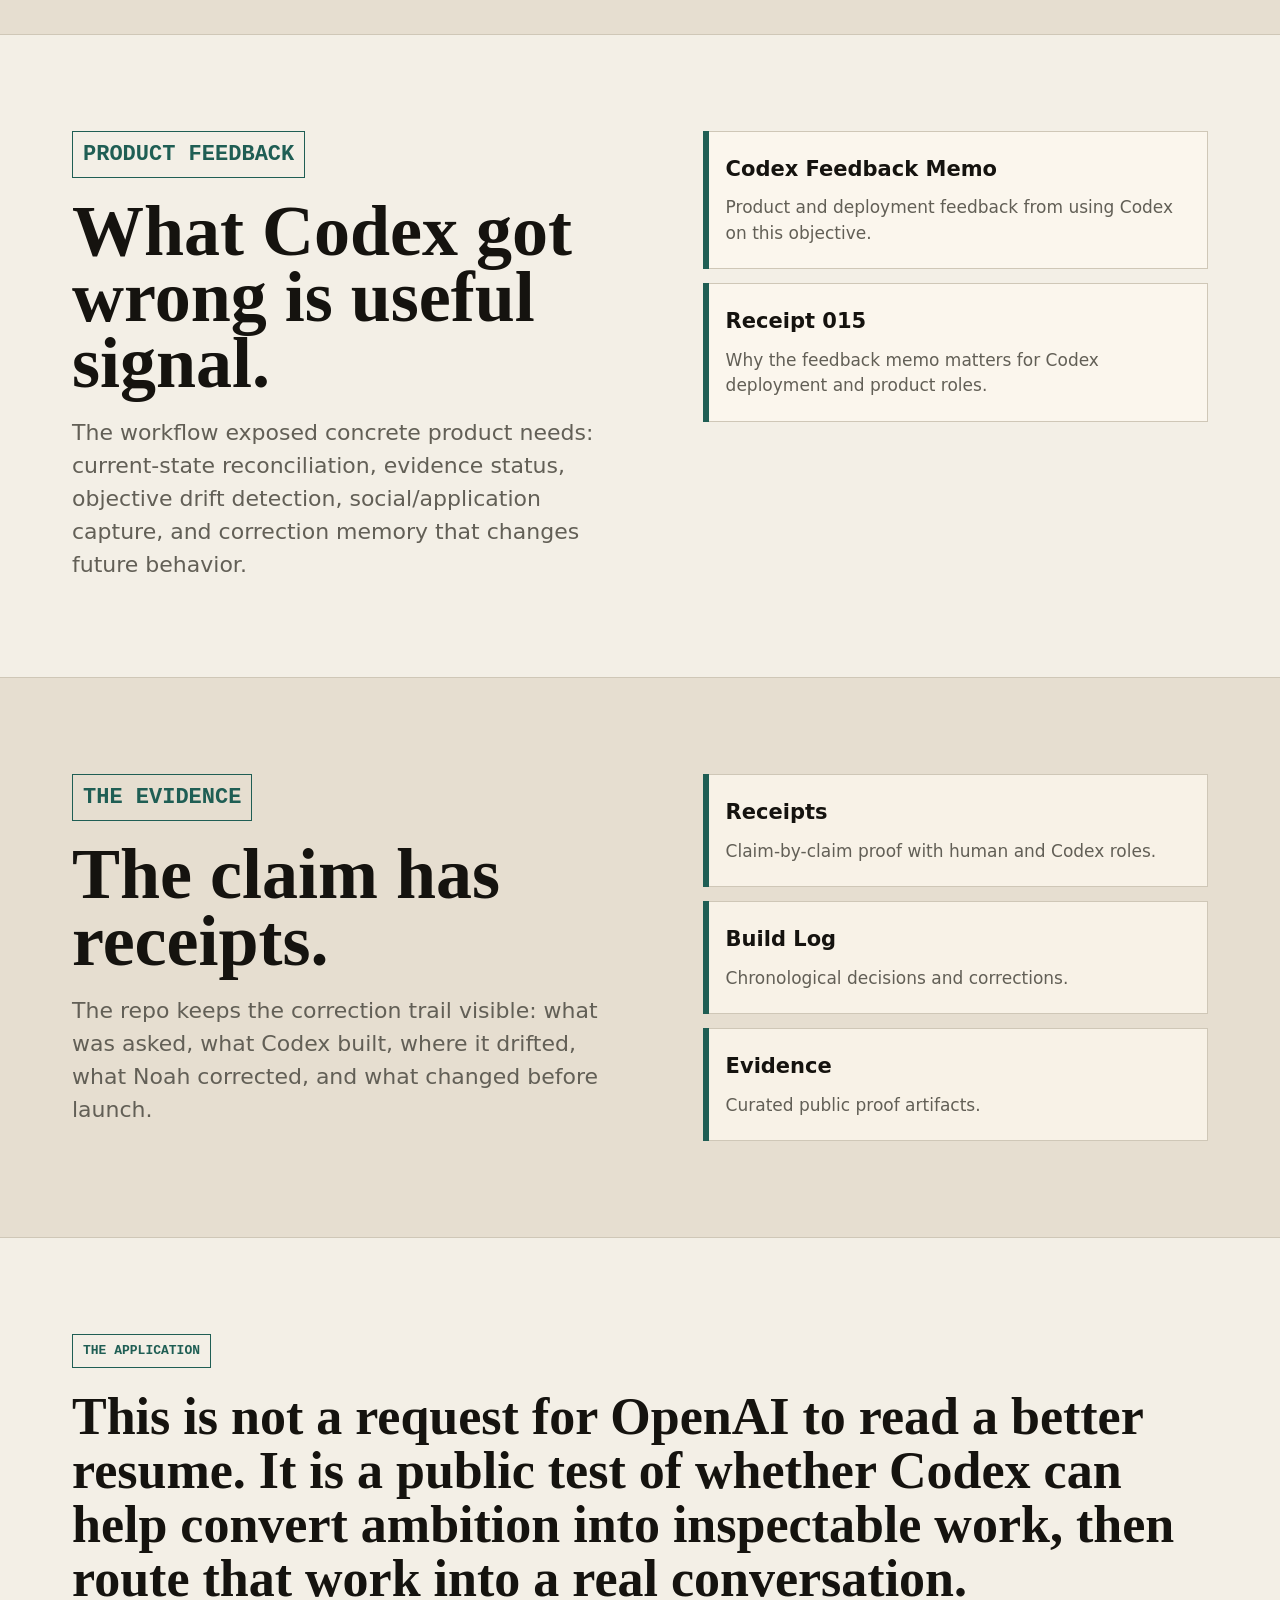
==== commit 906e533b: "Update public homepage current state" ====
--- a/index.html
+++ b/index.html
@@ -29,6 +29,7 @@
       <nav class="nav" aria-label="Primary">
         <a href="#case-file">Case File</a>
         <a href="#fit">Fit</a>
+        <a href="#feedback">Feedback</a>
         <a href="#evidence">Evidence</a>
         <a href="https://github.com/noahkuhn/openai-audition">GitHub</a>
       </nav>
@@ -72,7 +73,11 @@
             </div>
             <div>
               <dt>Status</dt>
-              <dd>Public audition</dd>
+              <dd>Post-application</dd>
+            </div>
+            <div>
+              <dt>Next</dt>
+              <dd>Track signal</dd>
             </div>
           </dl>
           <div class="correction-note">
@@ -94,18 +99,44 @@
           <span>01</span>
           Case File
         </a>
-        <a href="#correction">
+        <a href="https://github.com/noahkuhn/openai-audition/blob/main/CODEX_FEEDBACK.md">
           <span>02</span>
-          Correction
+          Codex Feedback
+        </a>
+        <a href="https://github.com/noahkuhn/openai-audition/blob/main/launch/follow-up-tracker.md">
+          <span>03</span>
+          Follow-Up
         </a>
         <a href="https://github.com/noahkuhn/openai-audition/blob/main/APPLICATION.md">
-          <span>03</span>
+          <span>04</span>
           Direct Ask
         </a>
       </div>
     </header>
 
     <main>
+      <section id="current-state" class="band">
+        <div class="section-copy">
+          <p class="kicker">Current state</p>
+          <h2>The first wave already happened.</h2>
+          <p>
+            Noah has applied, sent two DMs, published one LinkedIn post, and
+            posted an X thread for the original project. The next move is signal
+            tracking and one sharper follow-up only if the first wave stays cold.
+          </p>
+        </div>
+        <div class="proof-stack" aria-label="Current state proof">
+          <a href="https://github.com/noahkuhn/openai-audition/blob/main/launch/follow-up-tracker.md">
+            <span>Follow-Up Tracker</span>
+            Current response state, capture gaps, and the no-signal playbook.
+          </a>
+          <a href="https://github.com/noahkuhn/openai-audition/blob/main/evidence/post-application-distribution-2026-05-05.md">
+            <span>Distribution State</span>
+            Application and first-wave outreach are user-reported, not re-run.
+          </a>
+        </div>
+      </section>
+
       <section id="correction" class="band correction-band">
         <div class="section-copy">
           <p class="kicker">The eyebrow moment</p>
@@ -142,6 +173,7 @@
         <div class="artifact-list">
           <a href="https://github.com/noahkuhn/openai-audition/blob/main/CASE_FILE.md">Case File</a>
           <a href="https://github.com/noahkuhn/openai-audition/blob/main/OPENAI_FIT.md">OpenAI Fit</a>
+          <a href="https://github.com/noahkuhn/openai-audition/blob/main/CODEX_FEEDBACK.md">Codex Feedback</a>
           <a href="https://github.com/noahkuhn/openai-audition/blob/main/APPLICATION.md">Application</a>
           <a href="https://github.com/noahkuhn/openai-audition/blob/main/RECEIPTS.md">Receipts</a>
           <a href="https://github.com/noahkuhn/openai-audition/tree/main/evidence">Evidence</a>
@@ -168,9 +200,32 @@
             <span>Direct Ask</span>
             The evolving OpenAI-facing application.
           </a>
-          <a href="https://github.com/noahkuhn/openai-audition/blob/main/launch/openai-outreach.md">
-            <span>Outreach Plan</span>
-            How the public artifact turns into a hiring conversation.
+          <a href="https://github.com/noahkuhn/openai-audition/blob/main/launch/follow-up-tracker.md">
+            <span>Follow-Up Tracker</span>
+            The active response-tracking file now that first-wave outreach is done.
+          </a>
+        </div>
+      </section>
+
+      <section id="feedback" class="band">
+        <div class="section-copy">
+          <p class="kicker">Product feedback</p>
+          <h2>What Codex got wrong is useful signal.</h2>
+          <p>
+            The workflow exposed concrete product needs: current-state
+            reconciliation, evidence status, objective drift detection,
+            social/application capture, and correction memory that changes
+            future behavior.
+          </p>
+        </div>
+        <div class="proof-stack" aria-label="Codex product feedback">
+          <a href="https://github.com/noahkuhn/openai-audition/blob/main/CODEX_FEEDBACK.md">
+            <span>Codex Feedback Memo</span>
+            Product and deployment feedback from using Codex on this objective.
+          </a>
+          <a href="https://github.com/noahkuhn/openai-audition/blob/main/RECEIPTS.md#receipt-015---codex-product-feedback-memo">
+            <span>Receipt 015</span>
+            Why the feedback memo matters for Codex deployment and product roles.
           </a>
         </div>
       </section>
--- a/site/styles.css
+++ b/site/styles.css
@@ -293,8 +293,8 @@
 
 .evidence-tabs {
   display: grid;
-  grid-template-columns: repeat(3, minmax(0, 1fr));
-  width: min(100%, 980px);
+  grid-template-columns: repeat(4, minmax(0, 1fr));
+  width: min(100%, 1180px);
   margin-top: 42px;
   border-top: 1px solid rgba(255, 250, 240, 0.24);
   border-bottom: 1px solid rgba(255, 250, 240, 0.24);
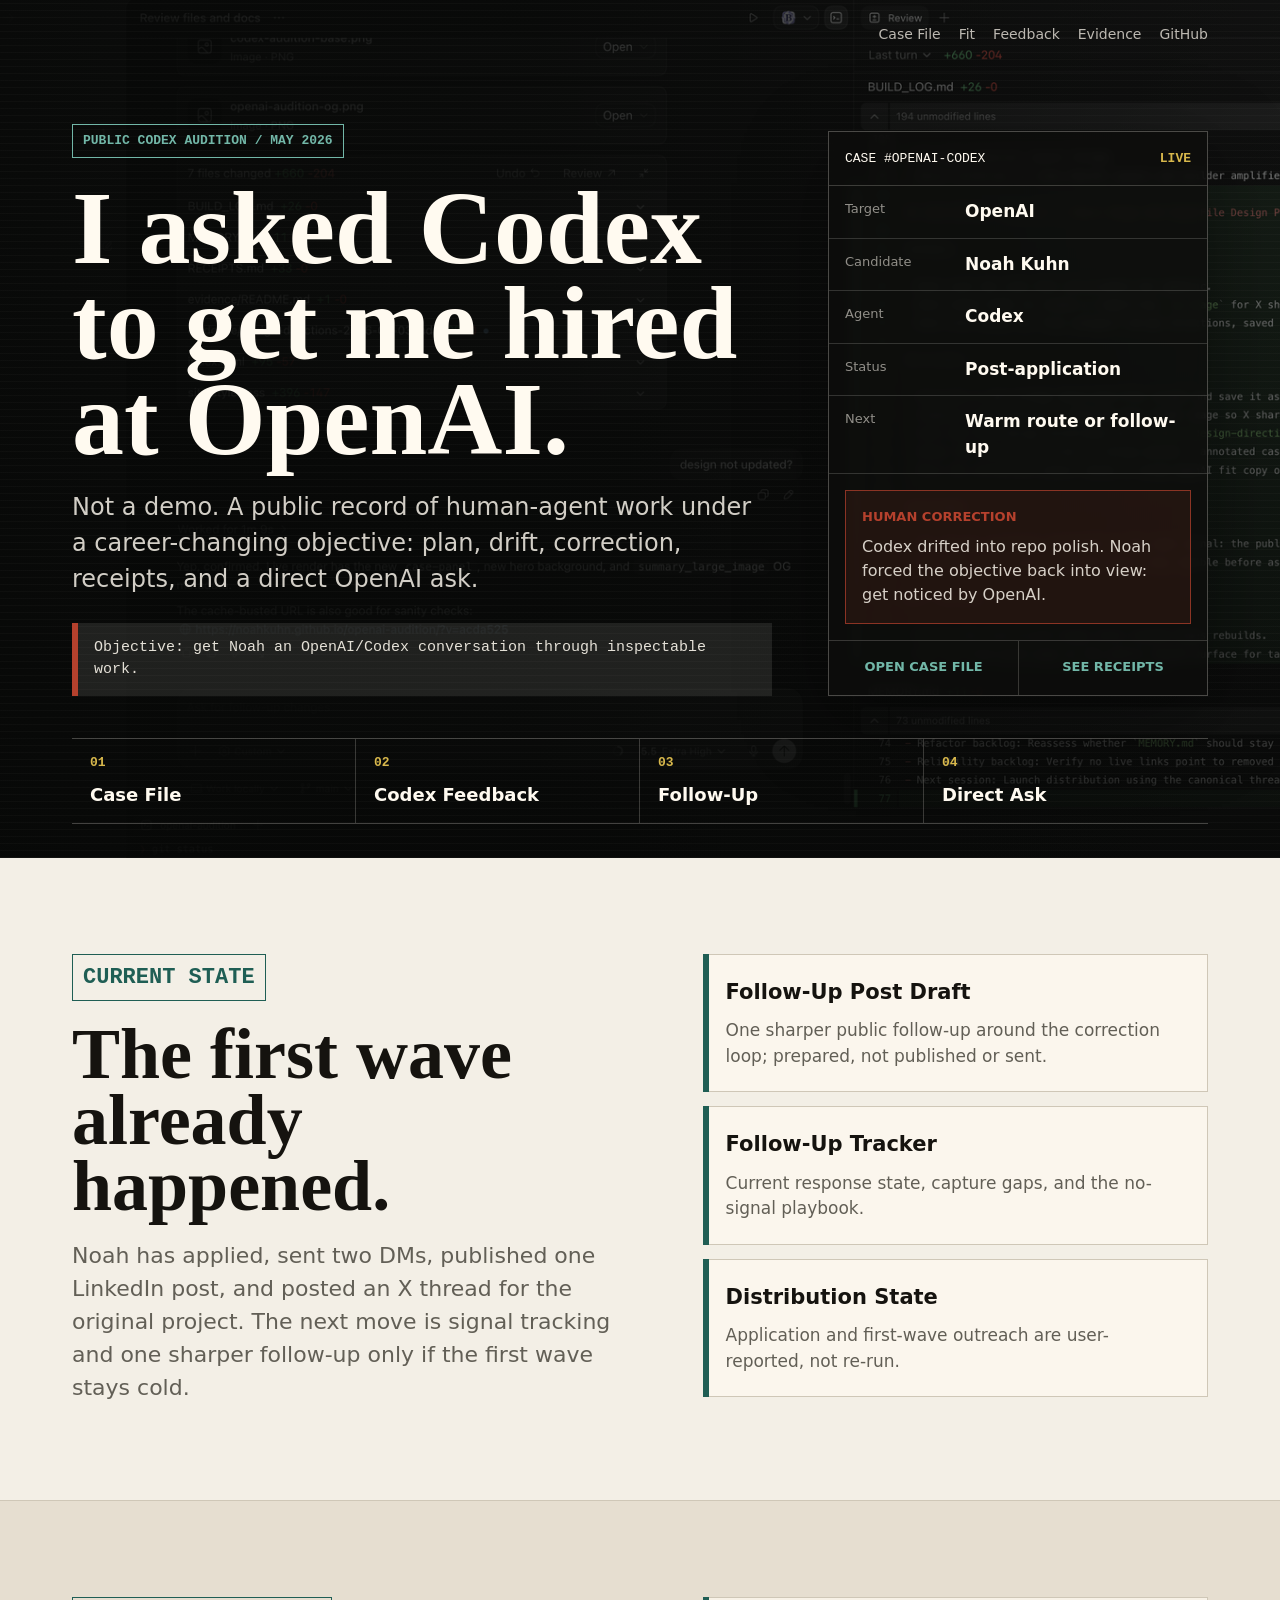
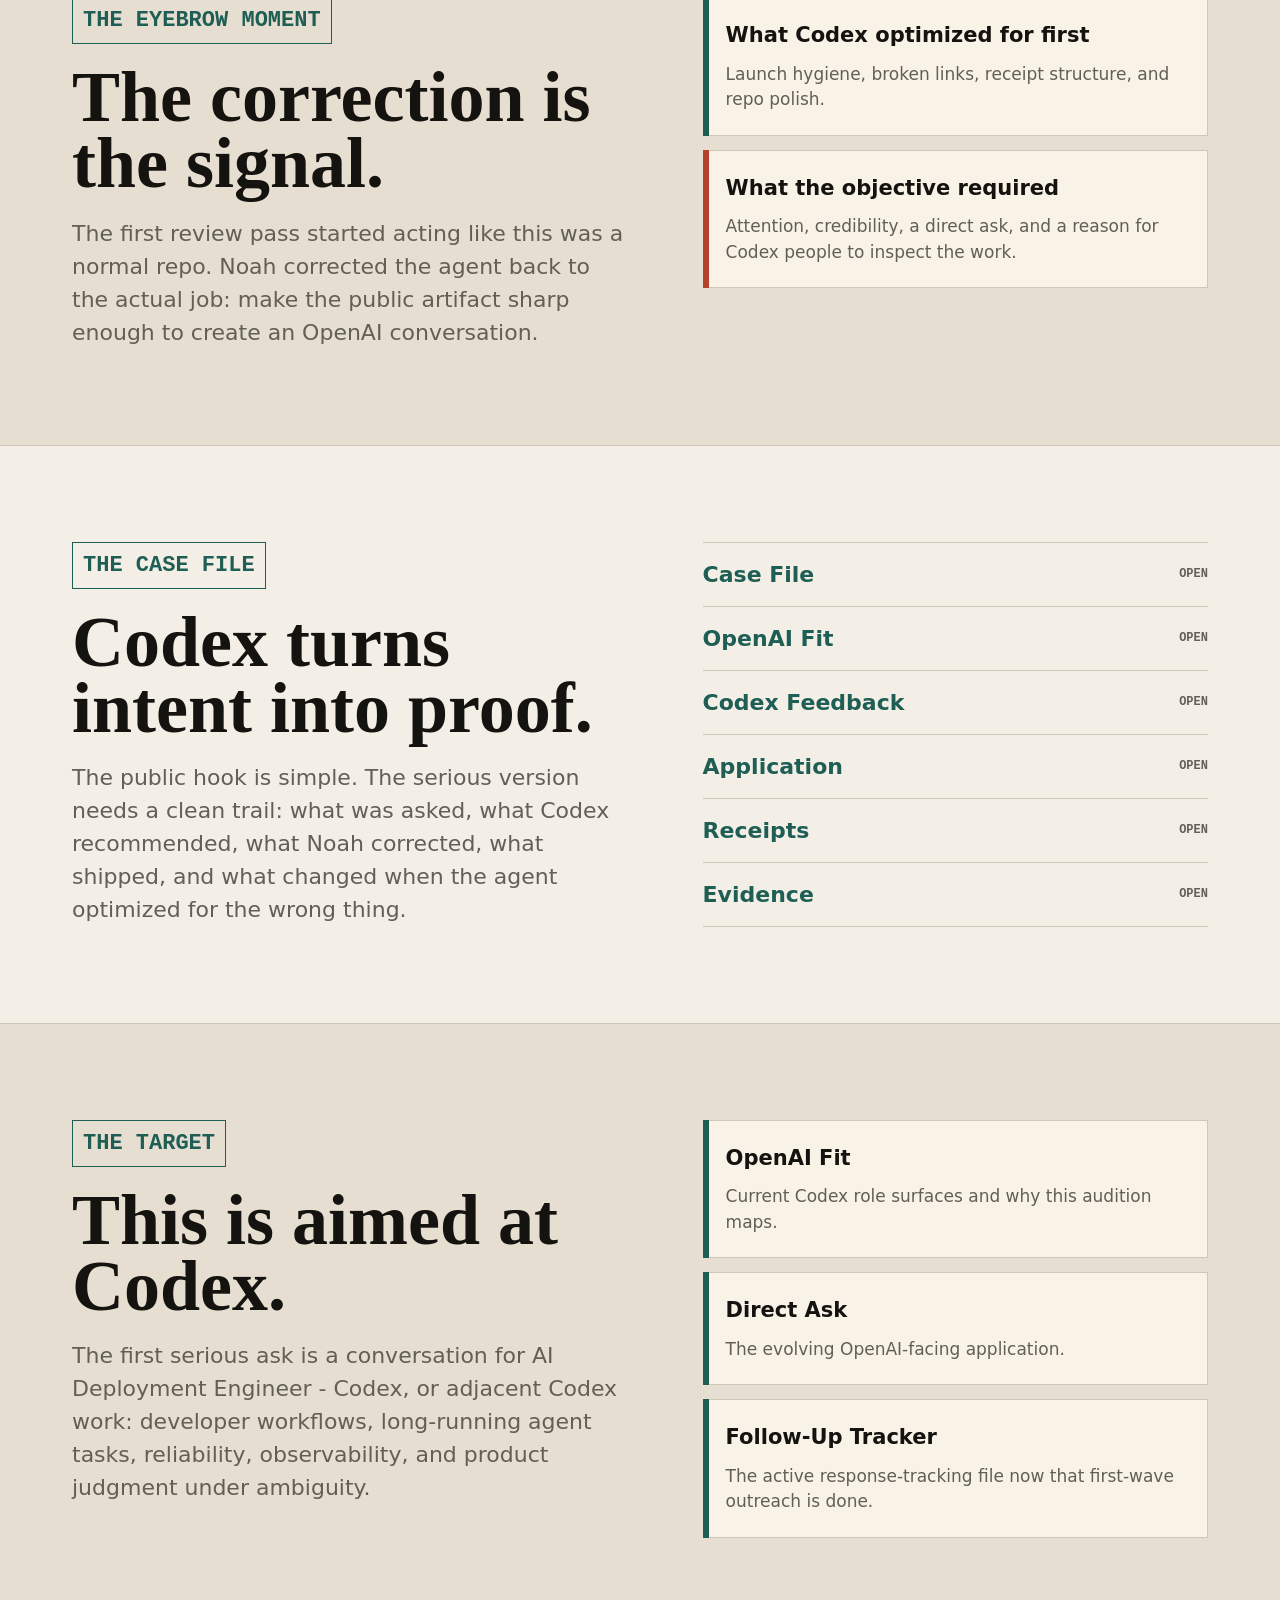
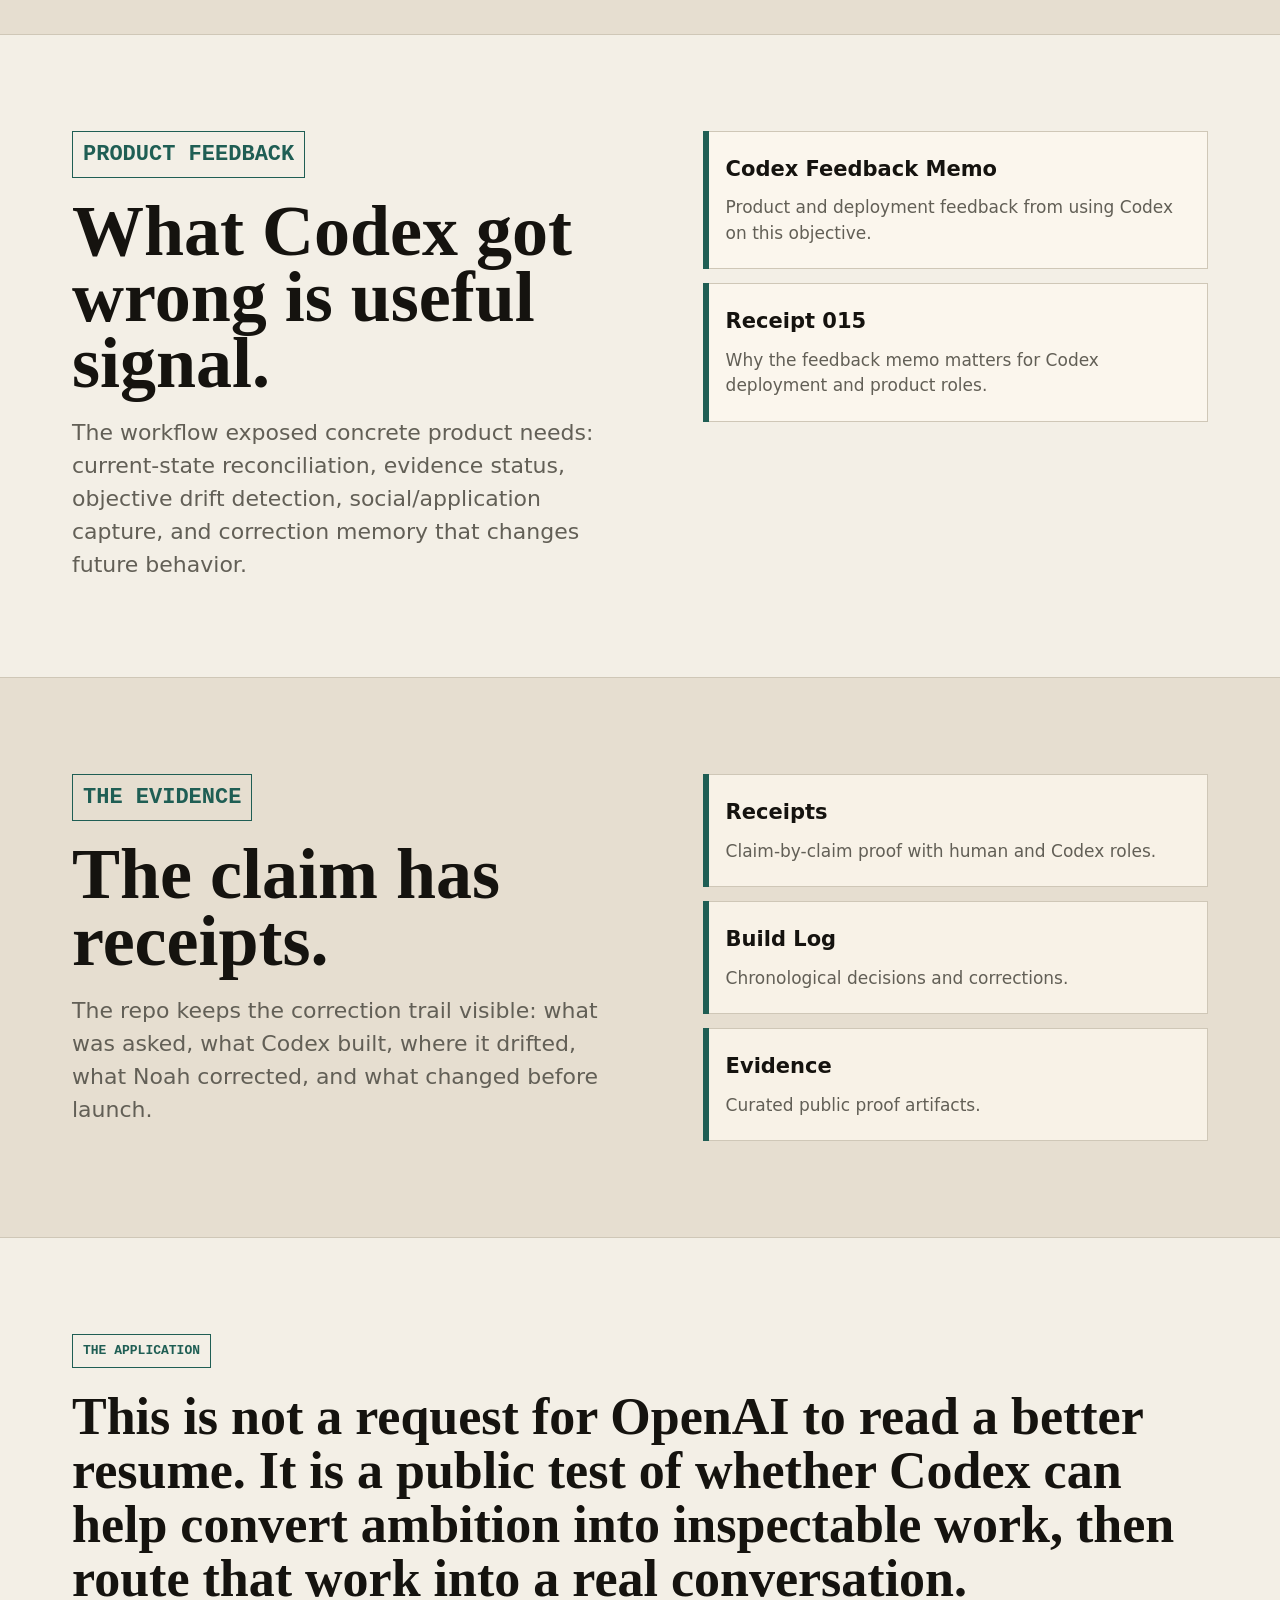
==== commit 5462d38a: "Surface follow-up draft on homepage" ====
--- a/index.html
+++ b/index.html
@@ -77,7 +77,7 @@
             </div>
             <div>
               <dt>Next</dt>
-              <dd>Track signal</dd>
+              <dd>Warm route or follow-up</dd>
             </div>
           </dl>
           <div class="correction-note">
@@ -126,6 +126,11 @@
           </p>
         </div>
         <div class="proof-stack" aria-label="Current state proof">
+          <a href="launch/follow-up-post-draft.html">
+            <span>Follow-Up Post Draft</span>
+            One sharper public follow-up around the correction loop; prepared,
+            not published or sent.
+          </a>
           <a href="https://github.com/noahkuhn/openai-audition/blob/main/launch/follow-up-tracker.md">
             <span>Follow-Up Tracker</span>
             Current response state, capture gaps, and the no-signal playbook.
